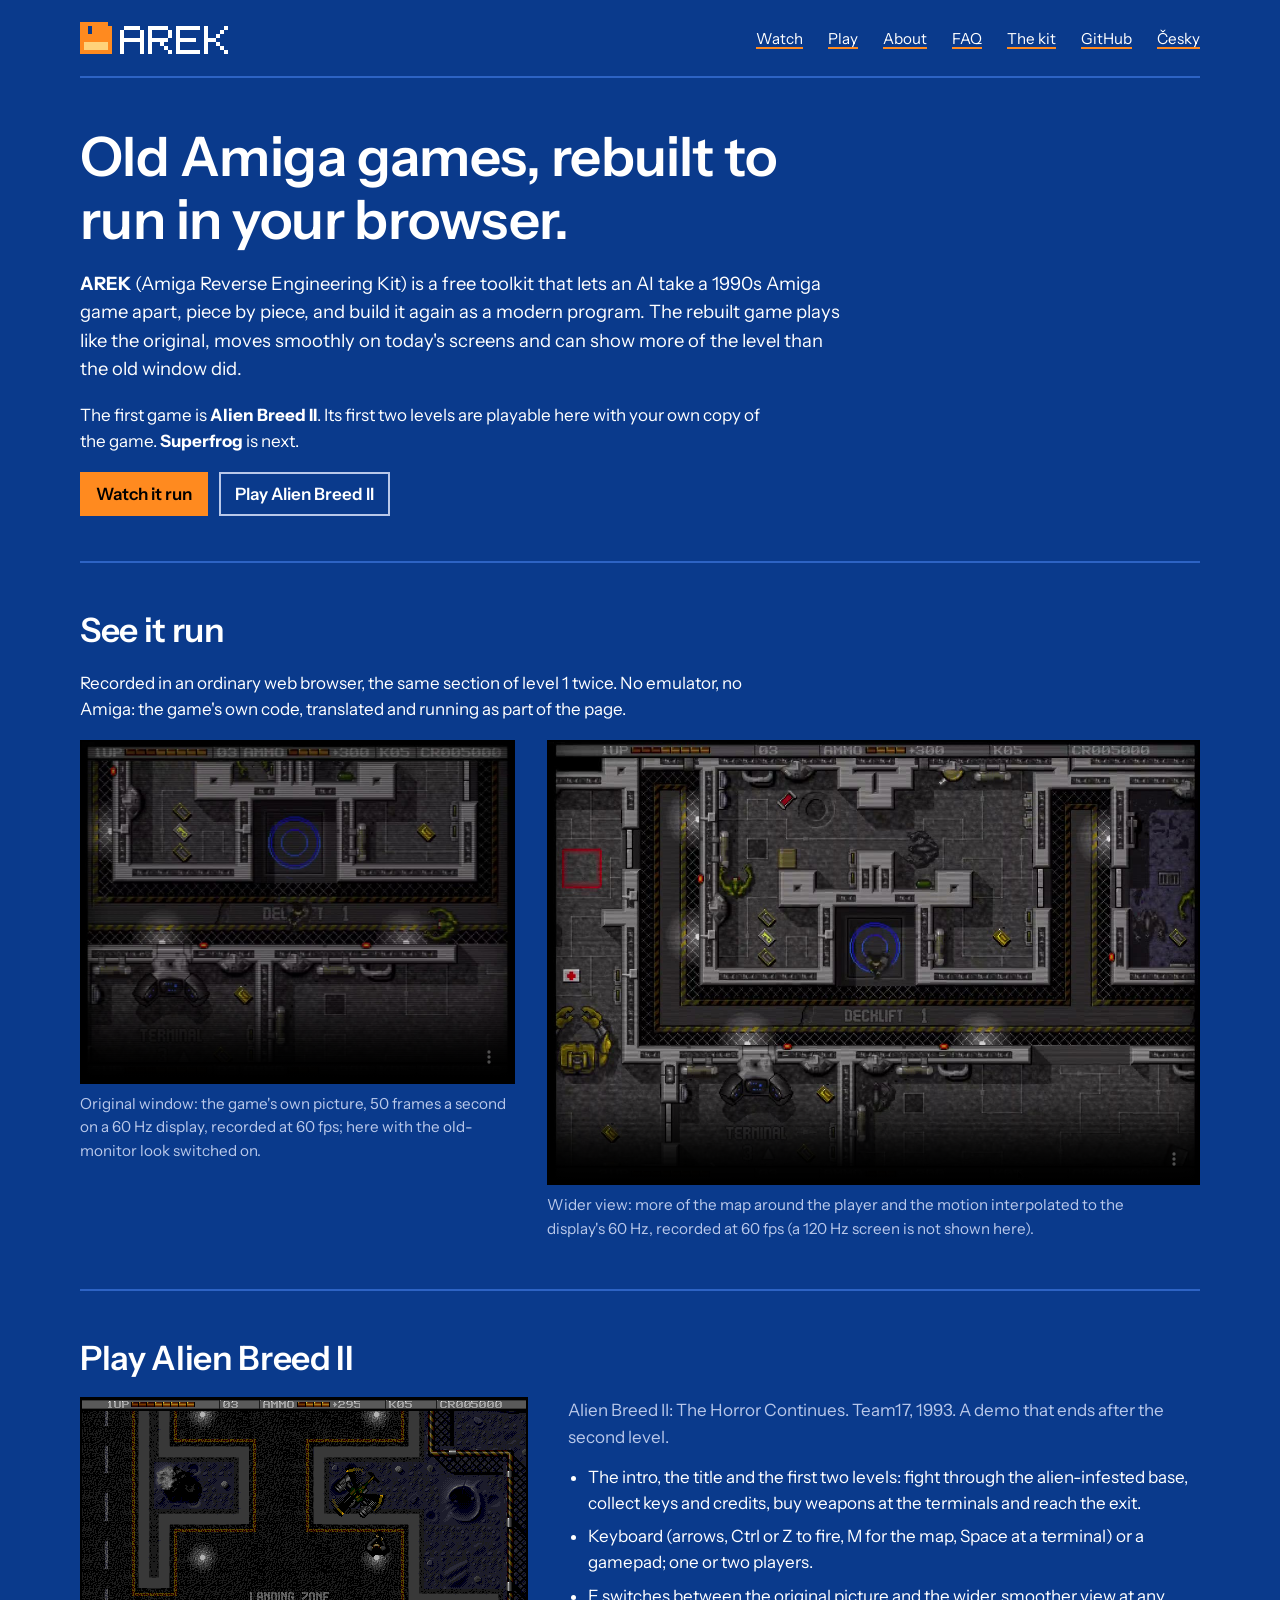
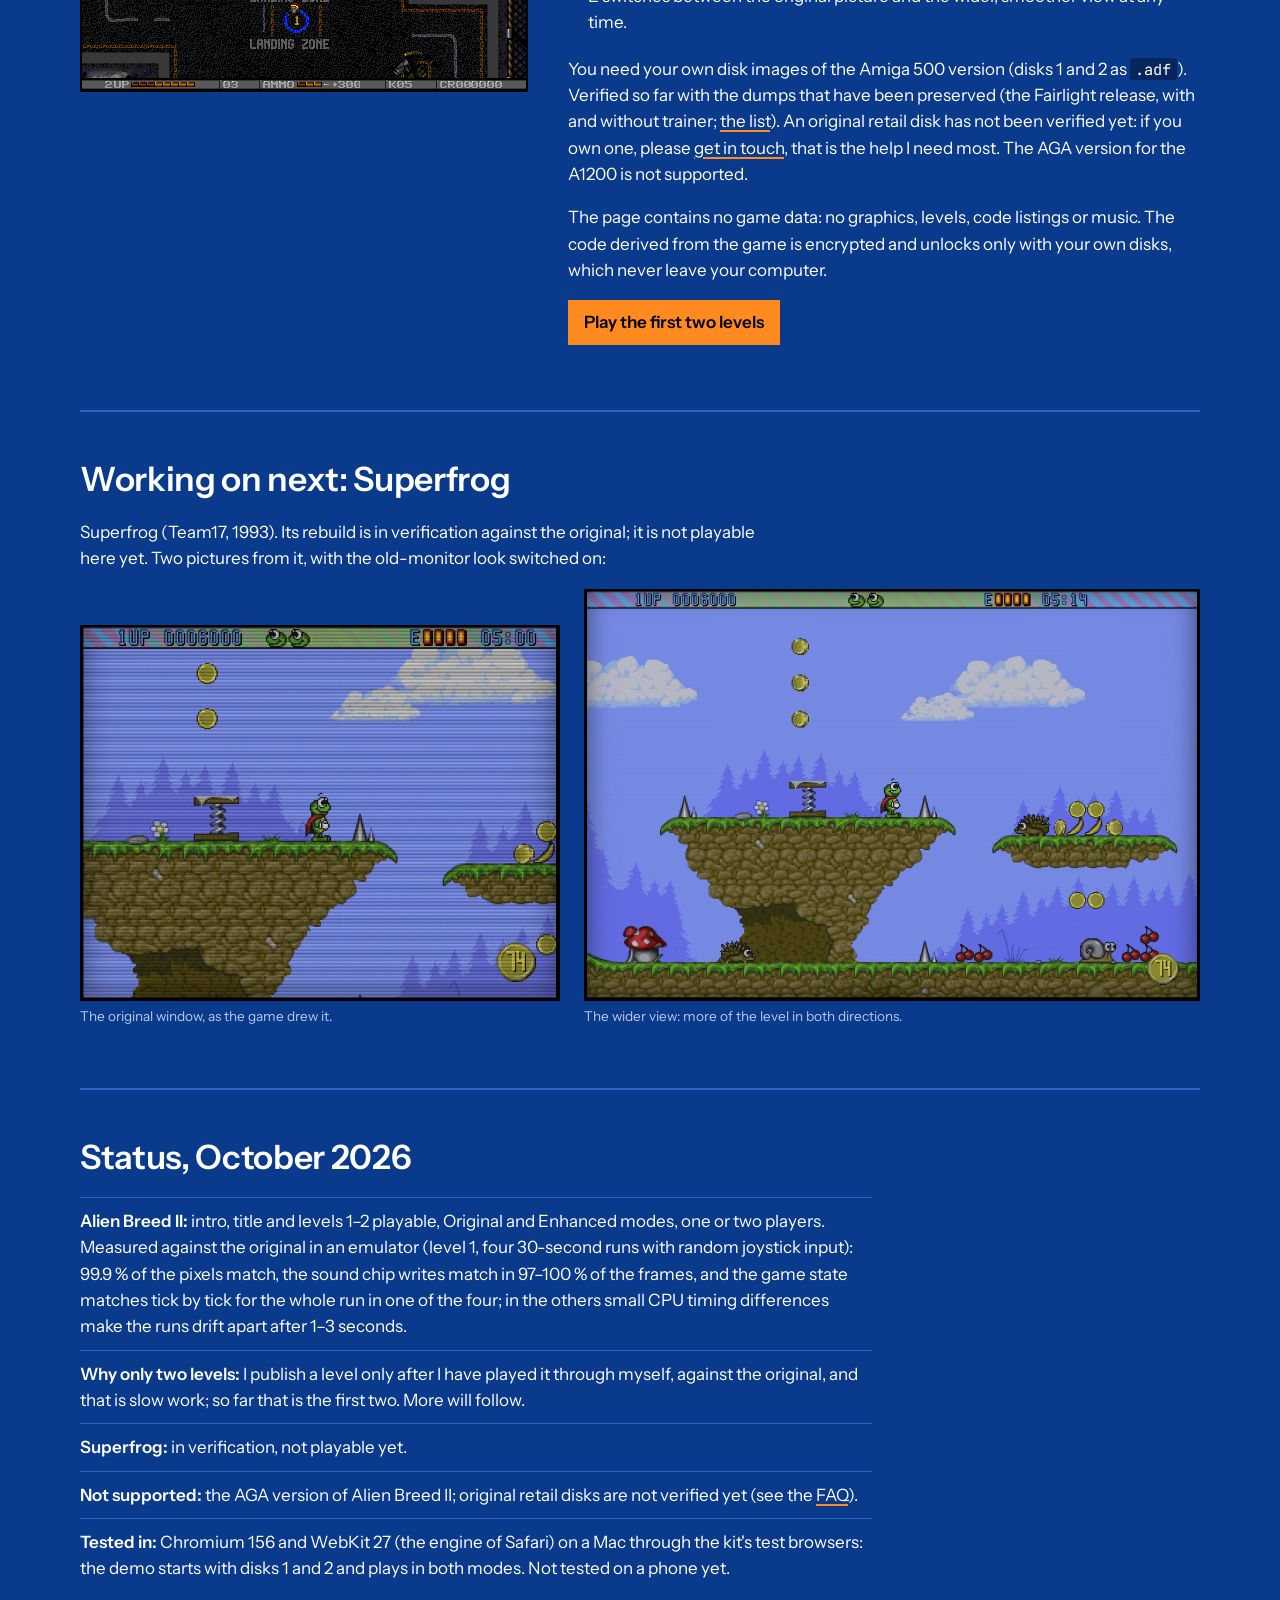
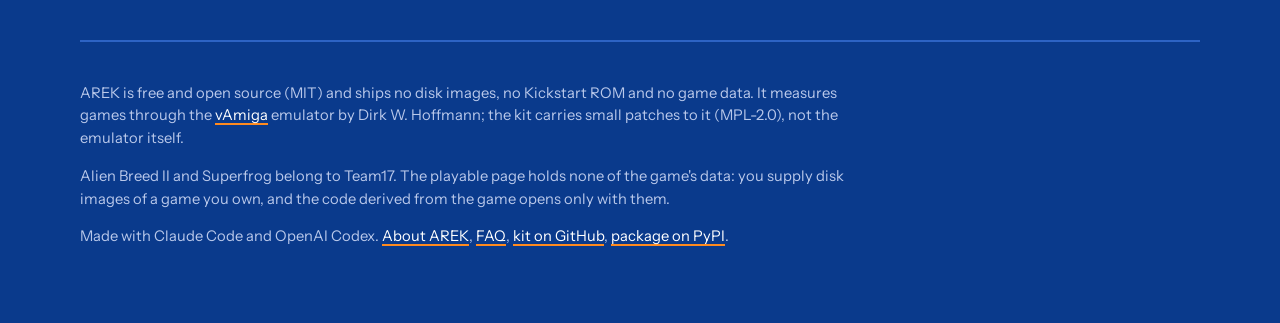
==== docs/index.html @ 65264973 "website: the release checklist - Status, FAQ, About with the author's story and e-mail, link preview" ====
<!doctype html>
<html lang="en">
<head>
<meta charset="utf-8">
<meta name="viewport" content="width=device-width, initial-scale=1">
<title>AREK: old Amiga games, rebuilt for the browser</title>
<meta name="description" content="AREK is a free toolkit that lets an AI take an old Amiga game apart and rebuild it to run natively in the browser: faithful to the original, smooth on today's screens, with a wider view. First game: Alien Breed II, two levels playable with your own disks.">
<link rel="canonical" href="https://smikes75.github.io/amiga-re-kit/index.html">
<link rel="alternate" hreflang="en" href="https://smikes75.github.io/amiga-re-kit/index.html">
<link rel="alternate" hreflang="cs" href="https://smikes75.github.io/amiga-re-kit/index.cs.html">
<meta property="og:type" content="website">
<meta property="og:site_name" content="AREK">
<meta property="og:title" content="AREK: old Amiga games, rebuilt for the browser">
<meta property="og:description" content="AREK is a free toolkit that lets an AI take an old Amiga game apart and rebuild it to run natively in the browser: faithful to the original, smooth on today's screens, with a wider view. First game: Alien Breed II, two levels playable with your own disks.">
<meta property="og:url" content="https://smikes75.github.io/amiga-re-kit/index.html">
<meta property="og:image" content="https://smikes75.github.io/amiga-re-kit/img/og.png">
<meta property="og:image:width" content="1200">
<meta property="og:image:height" content="630">
<meta property="og:image:alt" content="Alien Breed II in the AREK rebuild: the original window next to the wider view">
<meta property="og:locale" content="en_US">
<meta name="twitter:card" content="summary_large_image">
<meta name="twitter:title" content="AREK: old Amiga games, rebuilt for the browser">
<meta name="twitter:description" content="AREK is a free toolkit that lets an AI take an old Amiga game apart and rebuild it to run natively in the browser: faithful to the original, smooth on today's screens, with a wider view. First game: Alien Breed II, two levels playable with your own disks.">
<meta name="twitter:image" content="https://smikes75.github.io/amiga-re-kit/img/og.png">
<link rel="icon" href="img/favicon.svg" type="image/svg+xml">
<link rel="icon" href="img/favicon-32.png" sizes="32x32" type="image/png">
<link rel="apple-touch-icon" href="img/apple-touch-icon.png">
<link rel="preconnect" href="https://fonts.googleapis.com">
<link rel="stylesheet" href="https://fonts.googleapis.com/css2?family=Instrument+Sans:ital,wght@0,400;0,500;0,600;1,400&family=JetBrains+Mono:wght@400;600&display=swap">
<style>
  :root {
    --blue: #0a3a8c;        /* Workbench 1.3 blue, a shade deeper */
    --blue-2: #10479f;
    --line: #2d63c4;
    --ink: #ffffff;
    --muted: #b9c8ea;
    --orange: #ff8a1f;      /* Workbench orange */
    --sand: #ffd27a;
    --black: #000000;
    --sans: "Instrument Sans", system-ui, -apple-system, "Segoe UI", sans-serif;
    --mono: "JetBrains Mono", ui-monospace, "SF Mono", Menlo, Consolas, monospace;
  }
  * { box-sizing: border-box; }
  html { background: var(--blue); }
  body {
    margin: 0; color: var(--ink); background: var(--blue);
    font-family: var(--sans); font-size: 17px; line-height: 1.55;
    -webkit-font-smoothing: antialiased;
  }
  a { color: var(--ink); text-decoration-color: var(--orange); text-decoration-thickness: 2px; text-underline-offset: 3px; }
  a:hover { color: var(--sand); }
  a:focus-visible, button:focus-visible { outline: 3px solid var(--orange); outline-offset: 3px; }
  code, pre { font-family: var(--mono); }
  code { font-size: .9em; background: rgba(0,0,0,.35); padding: .05em .35em; border-radius: 3px; }
  pre {
    background: var(--black); color: var(--ink); padding: 18px 20px; margin: 0;
    font-size: 14px; line-height: 1.5; overflow-x: auto; border-left: 6px solid var(--orange);
  }
  pre code { background: none; padding: 0; font-size: inherit; }
  h1, h2, h3 { font-weight: 600; letter-spacing: -.01em; line-height: 1.15; margin: 0; }
  h1 { font-size: clamp(2rem, 4.6vw, 3.4rem); max-width: 20ch; }
  h2 { font-size: clamp(1.5rem, 3vw, 2.1rem); margin-bottom: .6em; }
  h3 { font-size: 1.15rem; margin: 0 0 .3em; }
  p { margin: 0 0 1em; max-width: 64ch; }
  .wrap { width: min(1120px, 100% - 32px); margin: 0 auto; }

  header.top {
    position: sticky; top: 0; z-index: 10; background: var(--blue);
    display: flex; justify-content: space-between; align-items: baseline; gap: 24px; flex-wrap: wrap;
    padding: 22px 0; border-bottom: 2px solid var(--line);
  }
  header.top .name { font-weight: 600; font-size: 1.05rem; text-decoration: none; }
  header.top nav a { margin-left: 22px; font-size: .95rem; }

  .hero { padding: 48px 0 20px; }
  .hero .lede { font-size: 1.15rem; margin-top: 1em; }
  .hero .btn { margin: 0 8px 8px 0; }

  .btn {
    background: var(--orange); color: var(--black); border: 0; padding: 9px 16px; font: inherit;
    font-weight: 600; cursor: pointer; text-decoration: none; display: inline-block;
  }
  .btn:hover { background: var(--sand); color: var(--black); }
  .btn.quiet { background: transparent; color: var(--ink); box-shadow: inset 0 0 0 2px var(--muted); }
  .btn.quiet:hover { box-shadow: inset 0 0 0 2px var(--orange); color: var(--ink); }
  .btn.quiet[aria-pressed=true], .btn.quiet[aria-pressed=true]:hover { background: var(--ink); color: var(--blue); box-shadow: none; }

  section { padding: 48px 0; border-top: 2px solid var(--line); }

  .steps { counter-reset: s; list-style: none; padding: 0; margin: 0; max-width: 72ch; }
  .steps li { counter-increment: s; display: grid; grid-template-columns: 2.4em 1fr; gap: 12px; padding: 14px 0; border-top: 1px solid var(--line); }
  .steps li::before { content: counter(s); font-family: var(--mono); color: var(--orange); font-size: 1.3rem; line-height: 1.2; }
  .steps li strong { display: block; font-weight: 600; }
  .steps li p { margin: .2em 0 0; color: var(--muted); }

  .shot { margin: 0 0 14px; line-height: 0; }
  .shot img { display: block; max-width: 100%; height: auto; background: var(--black); border: 2px solid var(--black); image-rendering: pixelated; }
  .shot figcaption { line-height: 1.4; color: var(--muted); font-size: .85rem; margin-top: 6px; }


  .facts { list-style: none; padding: 0; margin: 0 0 1.2em; display: flex; flex-wrap: wrap; gap: 6px 22px; color: var(--muted); font-size: .95rem; }
  .facts b { color: var(--ink); font-weight: 600; font-family: var(--mono); }

  /* the videos: the rebuild running, recorded from a browser */
  .videos { display: grid; grid-template-columns: minmax(0, 2fr) minmax(0, 3fr); gap: 28px 32px; margin-top: 18px; align-items: start; }   /* the wider view gets the larger frame */
  .video { margin: 0; }
  .video video { display: block; width: 100%; height: auto; background: var(--black); border: 2px solid var(--black); }
  .video figcaption { color: var(--muted); font-size: .95rem; margin-top: 8px; max-width: 60ch; }
  .game { display: grid; grid-template-columns: minmax(0, 448px) minmax(0, 1fr); gap: 24px 40px; align-items: start; margin-top: 12px; }
  .game .meta { color: var(--muted); margin: 0 0 .8em; }
  .pair { display: grid; grid-template-columns: minmax(0, 840fr) minmax(0, 1080fr); gap: 24px; align-items: end; margin-top: 18px; }
  .pair .shot img { image-rendering: auto; width: 100%; }
  .game ul { margin: 0 0 1.2em; padding-left: 1.2em; max-width: 60ch; }
  .game li { margin-bottom: .4em; }
  .note { color: var(--muted); font-size: .95rem; }
  .status { list-style: none; padding: 0; margin: 0; max-width: 72ch; }
  .status li { padding: 10px 0; border-top: 1px solid var(--line); }
  .status li strong { font-weight: 600; }
  .faq dt { font-weight: 600; margin-top: 26px; font-size: 1.1rem; }
  .faq dd { margin: 8px 0 0; max-width: 68ch; }
  .faq dd p { max-width: 68ch; }
  table { border-collapse: collapse; width: 100%; font-size: .9rem; max-width: 72ch; }
  th, td { text-align: left; padding: 7px 10px 7px 0; vertical-align: top; border-top: 1px solid var(--line); }
  th { font-weight: 600; border-top: 0; color: var(--muted); }
  td:first-child { font-family: var(--mono); font-size: .85rem; white-space: nowrap; }
  footer { padding: 40px 0 60px; border-top: 2px solid var(--line); color: var(--muted); font-size: .92rem; }
  footer p { max-width: 80ch; }

  @media (max-width: 860px) {
    .videos, .game, .pair { grid-template-columns: 1fr; gap: 0 28px; }
    .videos { gap: 28px; }
    header.top nav a { margin: 0 14px 0 0; }
    body { font-size: 16px; }
  }
  @media (max-width: 500px) {
    .shot img { image-rendering: auto; }   /* a scaled-down screenshot looks better smooth than pixelated */
  }
  /* the logo: a 3.5" floppy and a bitmap wordmark, 4 CSS px per cell, so every cell is whole device pixels */
  header.top { align-items: center; }
  header.top .name { display: block; line-height: 0; }
  header.top .name svg { display: block; }
  /* the header stays on screen; the page scrolls under it, anchors land below it */
  html { scroll-padding-top: 84px; }
  @media (max-width: 860px) {
    html { scroll-padding-top: 96px; }
    header.top { padding: 12px 0; gap: 6px 16px; }
    header.top .name svg { width: 99px; height: 24px; }
    header.top nav a { font-size: .9rem; white-space: nowrap; }
  }
</style>
</head>
<body>
<div class="wrap">
  <header class="top">
    <a class="name" href="./" aria-label="AREK"><svg xmlns="http://www.w3.org/2000/svg" viewBox="0 0 37 8" width="148" height="32" shape-rendering="crispEdges" aria-hidden="true" focusable="false"><path fill="#ff8a1f" d="M0 0h7v1h-7zM0 1h2v1h-2zM3 1h5v1h-5zM0 2h2v1h-2zM3 2h5v1h-5zM0 3h8v1h-8zM0 4h8v1h-8zM0 5h1v1h-1zM7 5h1v1h-1zM0 6h1v1h-1zM7 6h1v1h-1zM0 7h8v1h-8z"/><path fill="#ffd27a" d="M1 5h6v1h-6zM1 6h6v1h-6z"/><path fill="#ffffff" d="M11 1h4v1h-4zM10 2h1v1h-1zM15 2h1v1h-1zM10 3h1v1h-1zM15 3h1v1h-1zM10 4h6v1h-6zM10 5h1v1h-1zM15 5h1v1h-1zM10 6h1v1h-1zM15 6h1v1h-1zM10 7h1v1h-1zM15 7h1v1h-1zM17 1h5v1h-5zM17 2h1v1h-1zM22 2h1v1h-1zM17 3h1v1h-1zM22 3h1v1h-1zM17 4h5v1h-5zM17 5h1v1h-1zM20 5h1v1h-1zM17 6h1v1h-1zM21 6h1v1h-1zM17 7h1v1h-1zM22 7h1v1h-1zM24 1h6v1h-6zM24 2h1v1h-1zM24 3h1v1h-1zM24 4h5v1h-5zM24 5h1v1h-1zM24 6h1v1h-1zM24 7h6v1h-6zM31 1h1v1h-1zM36 1h1v1h-1zM31 2h1v1h-1zM35 2h1v1h-1zM31 3h1v1h-1zM34 3h1v1h-1zM31 4h3v1h-3zM31 5h1v1h-1zM34 5h1v1h-1zM31 6h1v1h-1zM35 6h1v1h-1zM31 7h1v1h-1zM36 7h1v1h-1z"/></svg></a>
    <nav>
      <a href="#watch">Watch</a>
      <a href="#play">Play</a>
      <a href="about.html">About</a>
      <a href="faq.html">FAQ</a>
      <a href="kit.html">The kit</a>
      <a href="https://github.com/smikes75/amiga-re-kit">GitHub</a>
      <a href="index.cs.html" lang="cs" hreflang="cs">Česky</a>
    </nav>
  </header>

  <div class="hero">
    <h1>Old Amiga games, rebuilt to run in your browser.</h1>
    <p class="lede"><strong>AREK</strong> (Amiga Reverse Engineering Kit) is a free toolkit that lets an AI take a 1990s Amiga game apart, piece by piece, and build it again as a modern program. The rebuilt game plays like the original, moves smoothly on today's screens and can show more of the level than the old window did.</p>
    <p>The first game is <strong>Alien Breed II</strong>. Its first two levels are playable here with your own copy of the game. <strong>Superfrog</strong> is next.</p>
    <p><a class="btn" href="#watch">Watch it run</a> <a class="btn quiet" href="#play">Play Alien Breed II</a></p>
  </div>

  <section id="watch">
    <h2>See it run</h2>
    <p>Recorded in an ordinary web browser, the same section of level 1 twice. No emulator, no Amiga: the game's own code, translated and running as part of the page.</p>
    <div class="videos">
      <figure class="video">
        <video controls muted playsinline preload="metadata" poster="video/arek-1.jpg"><source src="video/arek-1.mp4" type="video/mp4"></video>
        <figcaption>Original window: the game's own picture, 50 frames a second on a 60 Hz display, recorded at 60 fps; here with the old-monitor look switched on.</figcaption>
      </figure>
      <figure class="video">
        <video controls muted playsinline preload="metadata" poster="video/arek-2.jpg"><source src="video/arek-2.mp4" type="video/mp4"></video>
        <figcaption>Wider view: more of the map around the player and the motion interpolated to the display's 60 Hz, recorded at 60 fps (a 120 Hz screen is not shown here).</figcaption>
      </figure>
    </div>
  </section>

  <section id="play">
    <h2>Play Alien Breed II</h2>
    <div class="game">
      <figure class="shot"><img src="img/alienbreed2-enhanced.png" width="448" height="293" alt="Alien Breed II in the rebuild: the landing zone of level 1 in the wider view"></figure>
      <div>
        <p class="meta">Alien Breed II: The Horror Continues. Team17, 1993. A demo that ends after the second level.</p>
        <ul>
          <li>The intro, the title and the first two levels: fight through the alien-infested base, collect keys and credits, buy weapons at the terminals and reach the exit.</li>
          <li>Keyboard (arrows, Ctrl or Z to fire, M for the map, Space at a terminal) or a gamepad; one or two players.</li>
          <li>E switches between the original picture and the wider, smoother view at any time.</li>
        </ul>
        <p>You need your own disk images of the Amiga 500 version (disks 1 and 2 as <code>.adf</code>). Verified so far with the dumps that have been preserved (the Fairlight release, with and without trainer; <a href="faq.html#disks">the list</a>). An original retail disk has not been verified yet: if you own one, please <a href="about.html#feedback">get in touch</a>, that is the help I need most. The AGA version for the A1200 is not supported.</p>
        <p>The page contains no game data: no graphics, levels, code listings or music. The code derived from the game is encrypted and unlocks only with your own disks, which never leave your computer.</p>
        <p><a class="btn" href="https://smikes75.github.io/arek-play/alienbreed2/">Play the first two levels</a></p>
      </div>
    </div>
  </section>

  <section id="next">
    <h2>Working on next: Superfrog</h2>
    <p>Superfrog (Team17, 1993). Its rebuild is in verification against the original; it is not playable here yet. Two pictures from it, with the old-monitor look switched on:</p>
    <div class="pair">
      <figure class="shot"><img src="img/superfrog-original.jpg" width="840" height="658" alt="Superfrog in the rebuild, original window: the frog on a grassy ledge with coins above" loading="lazy"><figcaption>The original window, as the game drew it.</figcaption></figure>
      <figure class="shot"><img src="img/superfrog-wider.jpg" width="1080" height="719" alt="Superfrog in the rebuild, wider view: floating islands, coins, a hedgehog and a snail" loading="lazy"><figcaption>The wider view: more of the level in both directions.</figcaption></figure>
    </div>
  </section>

  <section id="status">
    <h2>Status, October 2026</h2>
    <ul class="status">
      <li><strong>Alien Breed II:</strong> intro, title and levels 1–2 playable, Original and Enhanced modes, one or two players. Measured against the original in an emulator (level 1, four 30-second runs with random joystick input): 99.9 % of the pixels match, the sound chip writes match in 97–100 % of the frames, and the game state matches tick by tick for the whole run in one of the four; in the others small CPU timing differences make the runs drift apart after 1–3 seconds.</li>
      <li><strong>Why only two levels:</strong> I publish a level only after I have played it through myself, against the original, and that is slow work; so far that is the first two. More will follow.</li>
      <li><strong>Superfrog:</strong> in verification, not playable yet.</li>
      <li><strong>Not supported:</strong> the AGA version of Alien Breed II; original retail disks are not verified yet (see the <a href="faq.html#disks">FAQ</a>).</li>
      <li><strong>Tested in:</strong> Chromium 156 and WebKit 27 (the engine of Safari) on a Mac through the kit's test browsers: the demo starts with disks 1 and 2 and plays in both modes. Not tested on a phone yet.</li>
    </ul>
  </section>

  <footer>
    <p>AREK is free and open source (MIT) and ships no disk images, no Kickstart ROM and no game data. It measures games through the <a href="https://github.com/dirkwhoffmann/vAmiga">vAmiga</a> emulator by Dirk W. Hoffmann; the kit carries small patches to it (MPL-2.0), not the emulator itself.</p>
    <p>Alien Breed II and Superfrog belong to Team17. The playable page holds none of the game's data: you supply disk images of a game you own, and the code derived from the game opens only with them.</p>
    <p>Made with Claude Code and OpenAI Codex. <a href="about.html">About AREK</a>, <a href="faq.html">FAQ</a>, <a href="https://github.com/smikes75/amiga-re-kit">kit on GitHub</a>, <a href="https://pypi.org/project/amiga-re-kit/">package on PyPI</a>.</p>
  </footer>
</div>
</body>
</html>
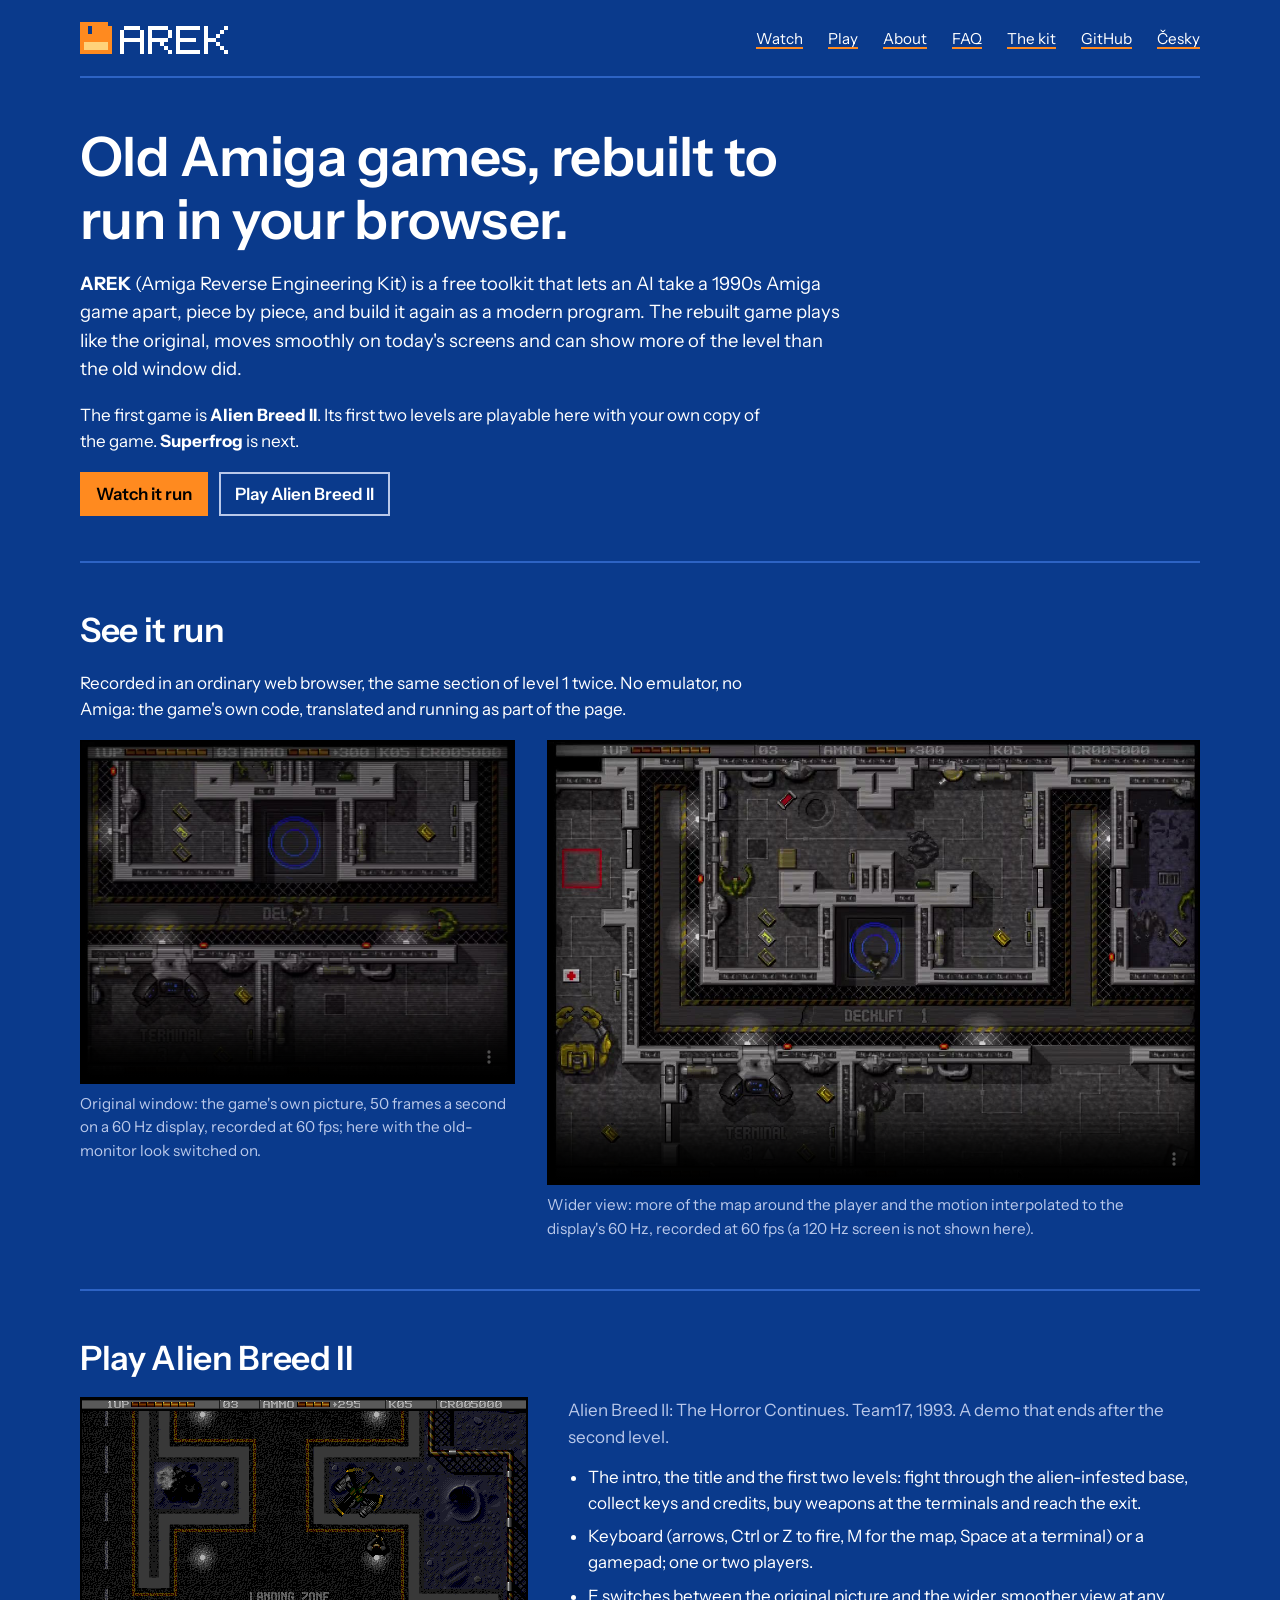
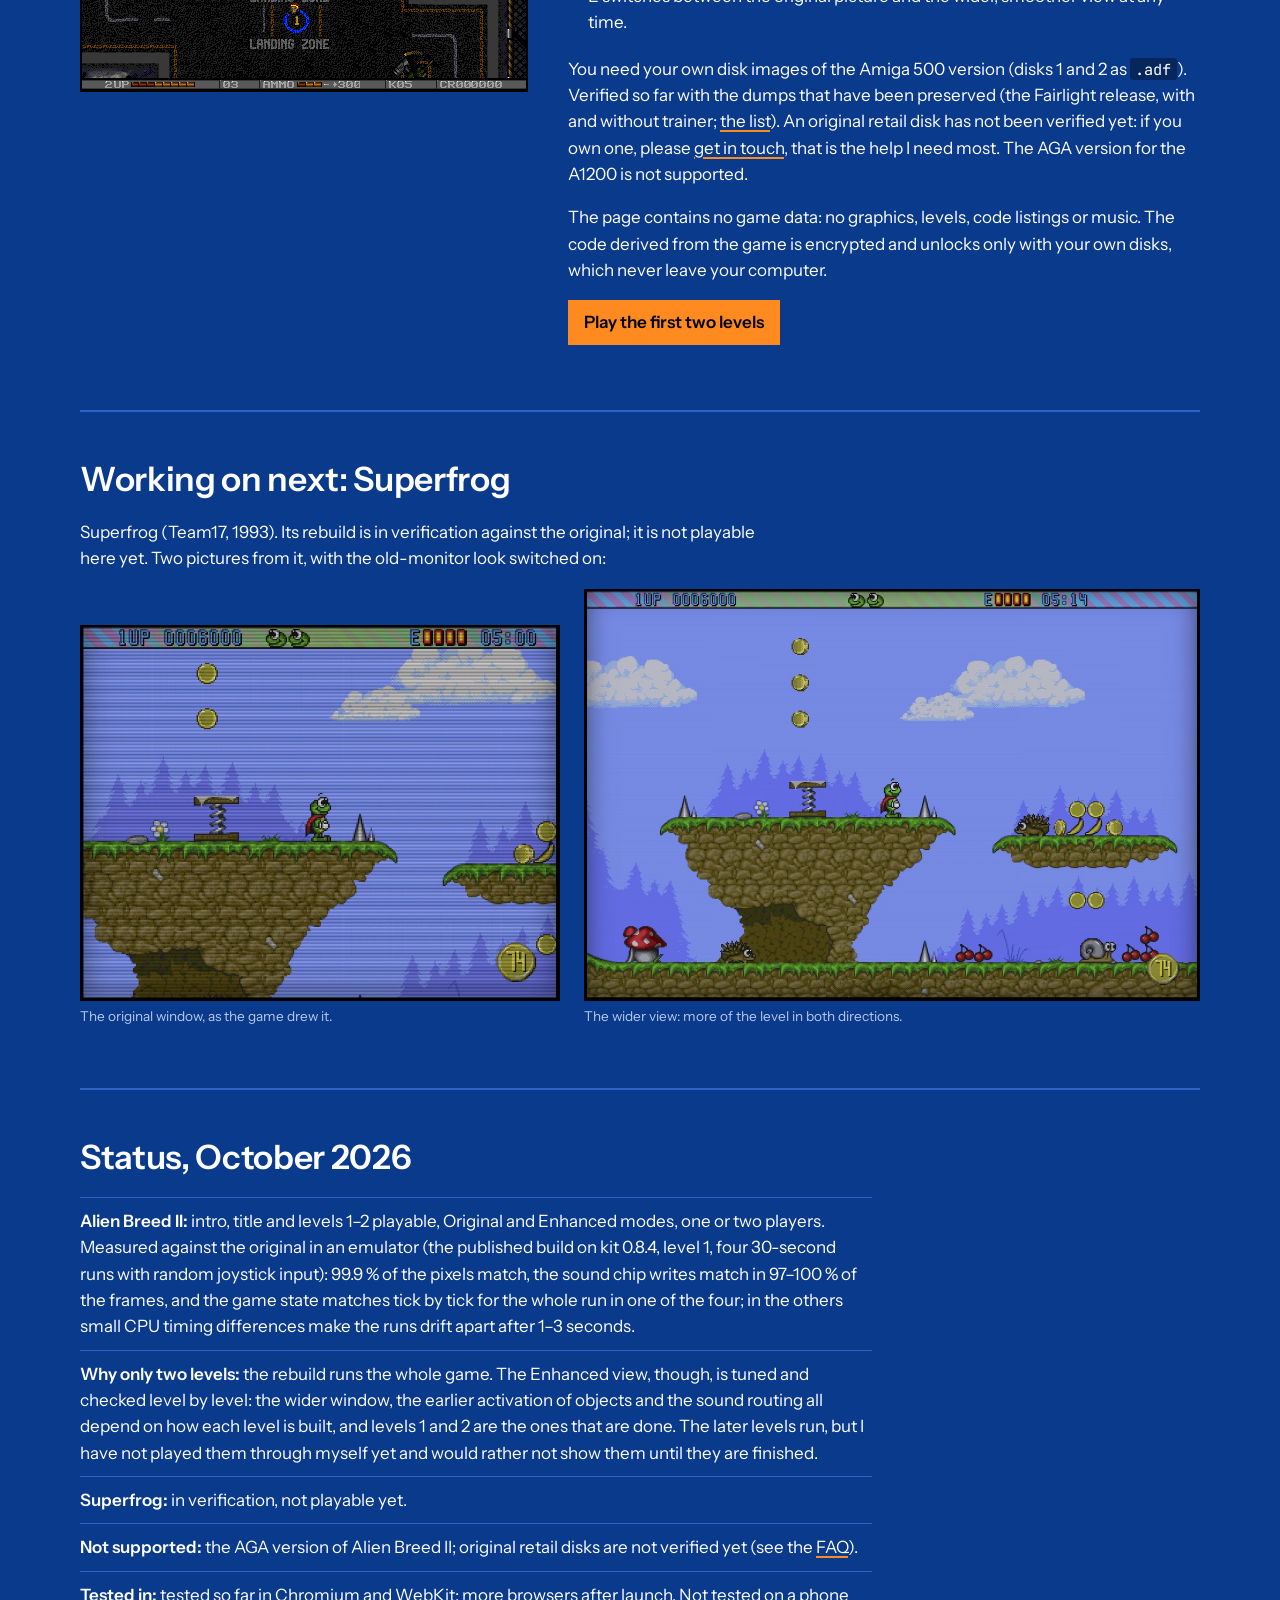
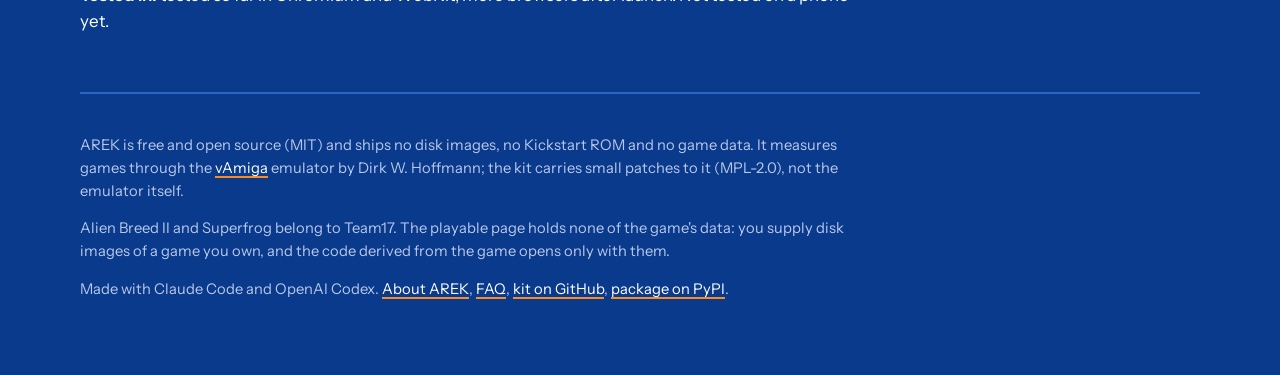
==== commit 02b6eab0: "website: why two levels (Enhanced is tuned level by level), latency without numbers, the parity numb" ====
--- a/docs/index.html
+++ b/docs/index.html
@@ -216,11 +216,11 @@
   <section id="status">
     <h2>Status, October 2026</h2>
     <ul class="status">
-      <li><strong>Alien Breed II:</strong> intro, title and levels 1–2 playable, Original and Enhanced modes, one or two players. Measured against the original in an emulator (level 1, four 30-second runs with random joystick input): 99.9 % of the pixels match, the sound chip writes match in 97–100 % of the frames, and the game state matches tick by tick for the whole run in one of the four; in the others small CPU timing differences make the runs drift apart after 1–3 seconds.</li>
-      <li><strong>Why only two levels:</strong> I publish a level only after I have played it through myself, against the original, and that is slow work; so far that is the first two. More will follow.</li>
+      <li><strong>Alien Breed II:</strong> intro, title and levels 1–2 playable, Original and Enhanced modes, one or two players. Measured against the original in an emulator (the published build on kit 0.8.4, level 1, four 30-second runs with random joystick input): 99.9 % of the pixels match, the sound chip writes match in 97–100 % of the frames, and the game state matches tick by tick for the whole run in one of the four; in the others small CPU timing differences make the runs drift apart after 1–3 seconds.</li>
+      <li><strong>Why only two levels:</strong> the rebuild runs the whole game. The Enhanced view, though, is tuned and checked level by level: the wider window, the earlier activation of objects and the sound routing all depend on how each level is built, and levels 1 and 2 are the ones that are done. The later levels run, but I have not played them through myself yet and would rather not show them until they are finished.</li>
       <li><strong>Superfrog:</strong> in verification, not playable yet.</li>
       <li><strong>Not supported:</strong> the AGA version of Alien Breed II; original retail disks are not verified yet (see the <a href="faq.html#disks">FAQ</a>).</li>
-      <li><strong>Tested in:</strong> Chromium 156 and WebKit 27 (the engine of Safari) on a Mac through the kit's test browsers: the demo starts with disks 1 and 2 and plays in both modes. Not tested on a phone yet.</li>
+      <li><strong>Tested in:</strong> tested so far in Chromium and WebKit; more browsers after launch. Not tested on a phone yet.</li>
     </ul>
   </section>
 
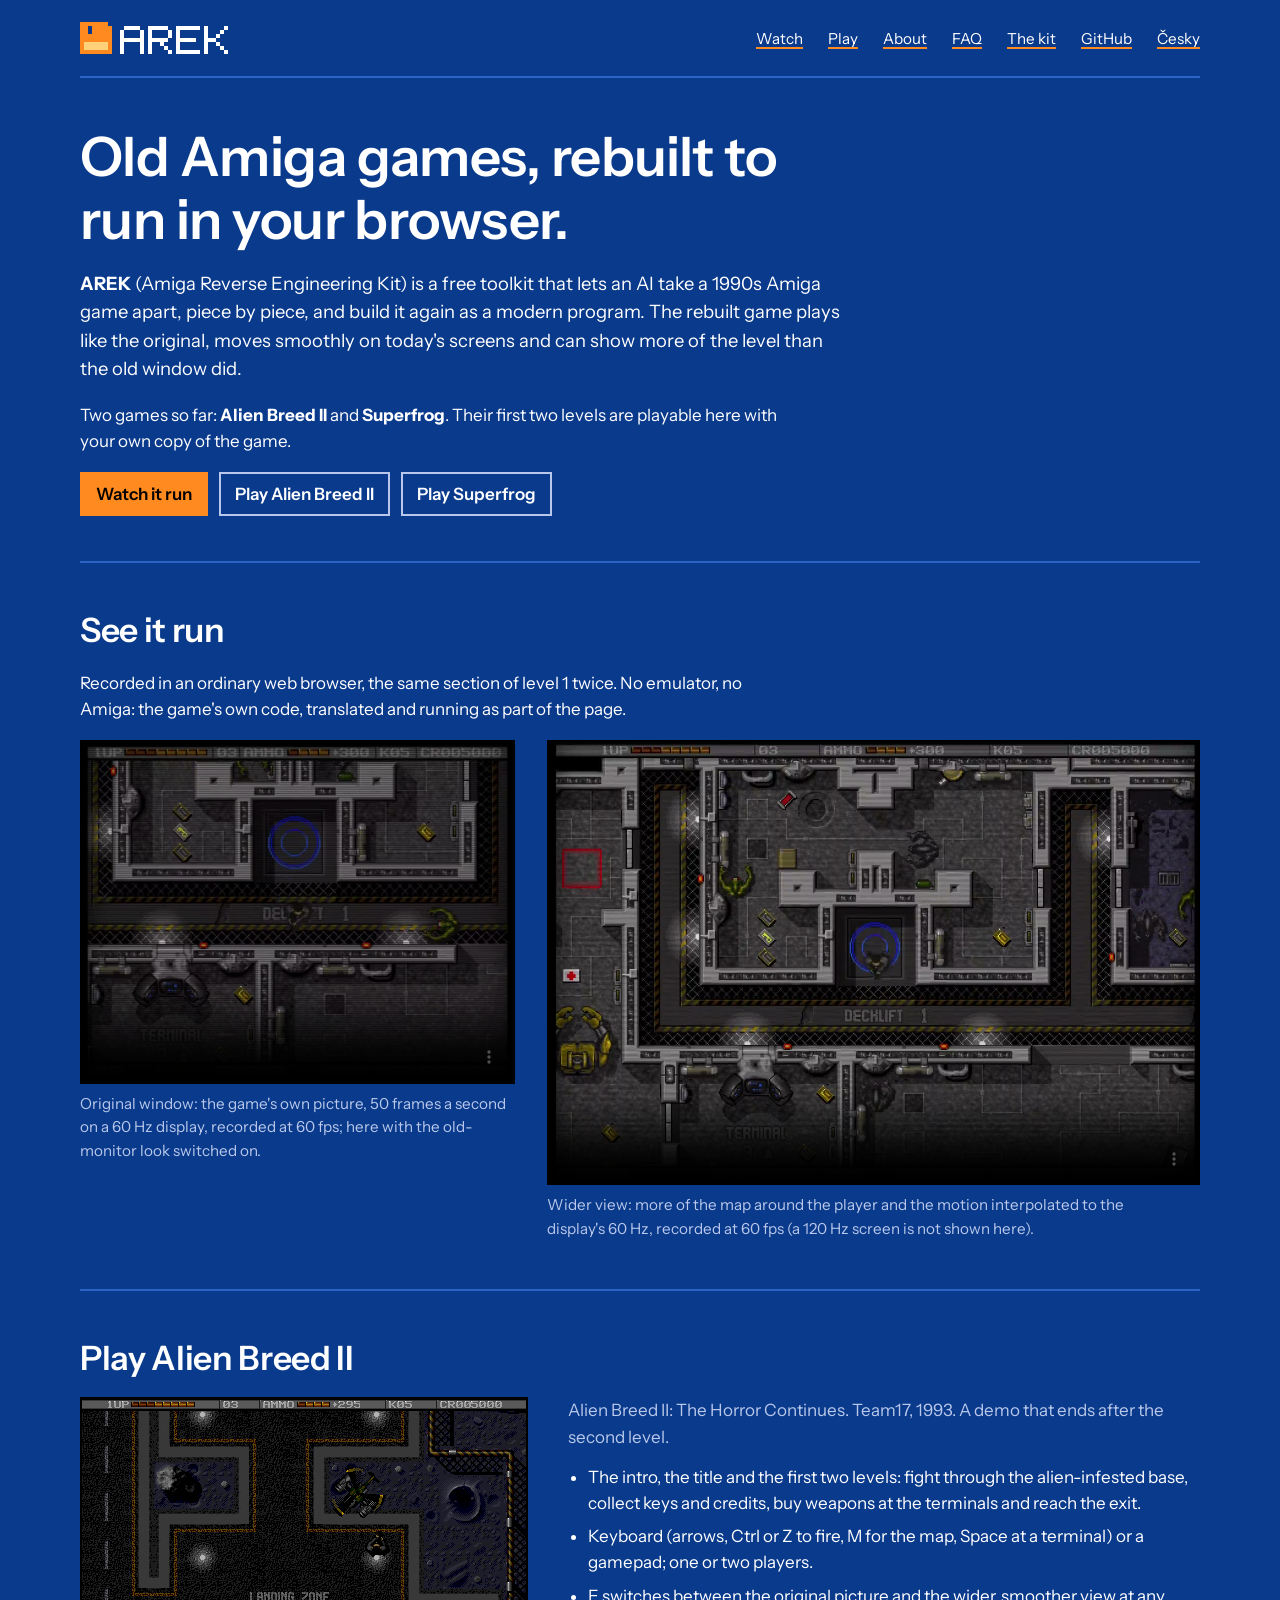
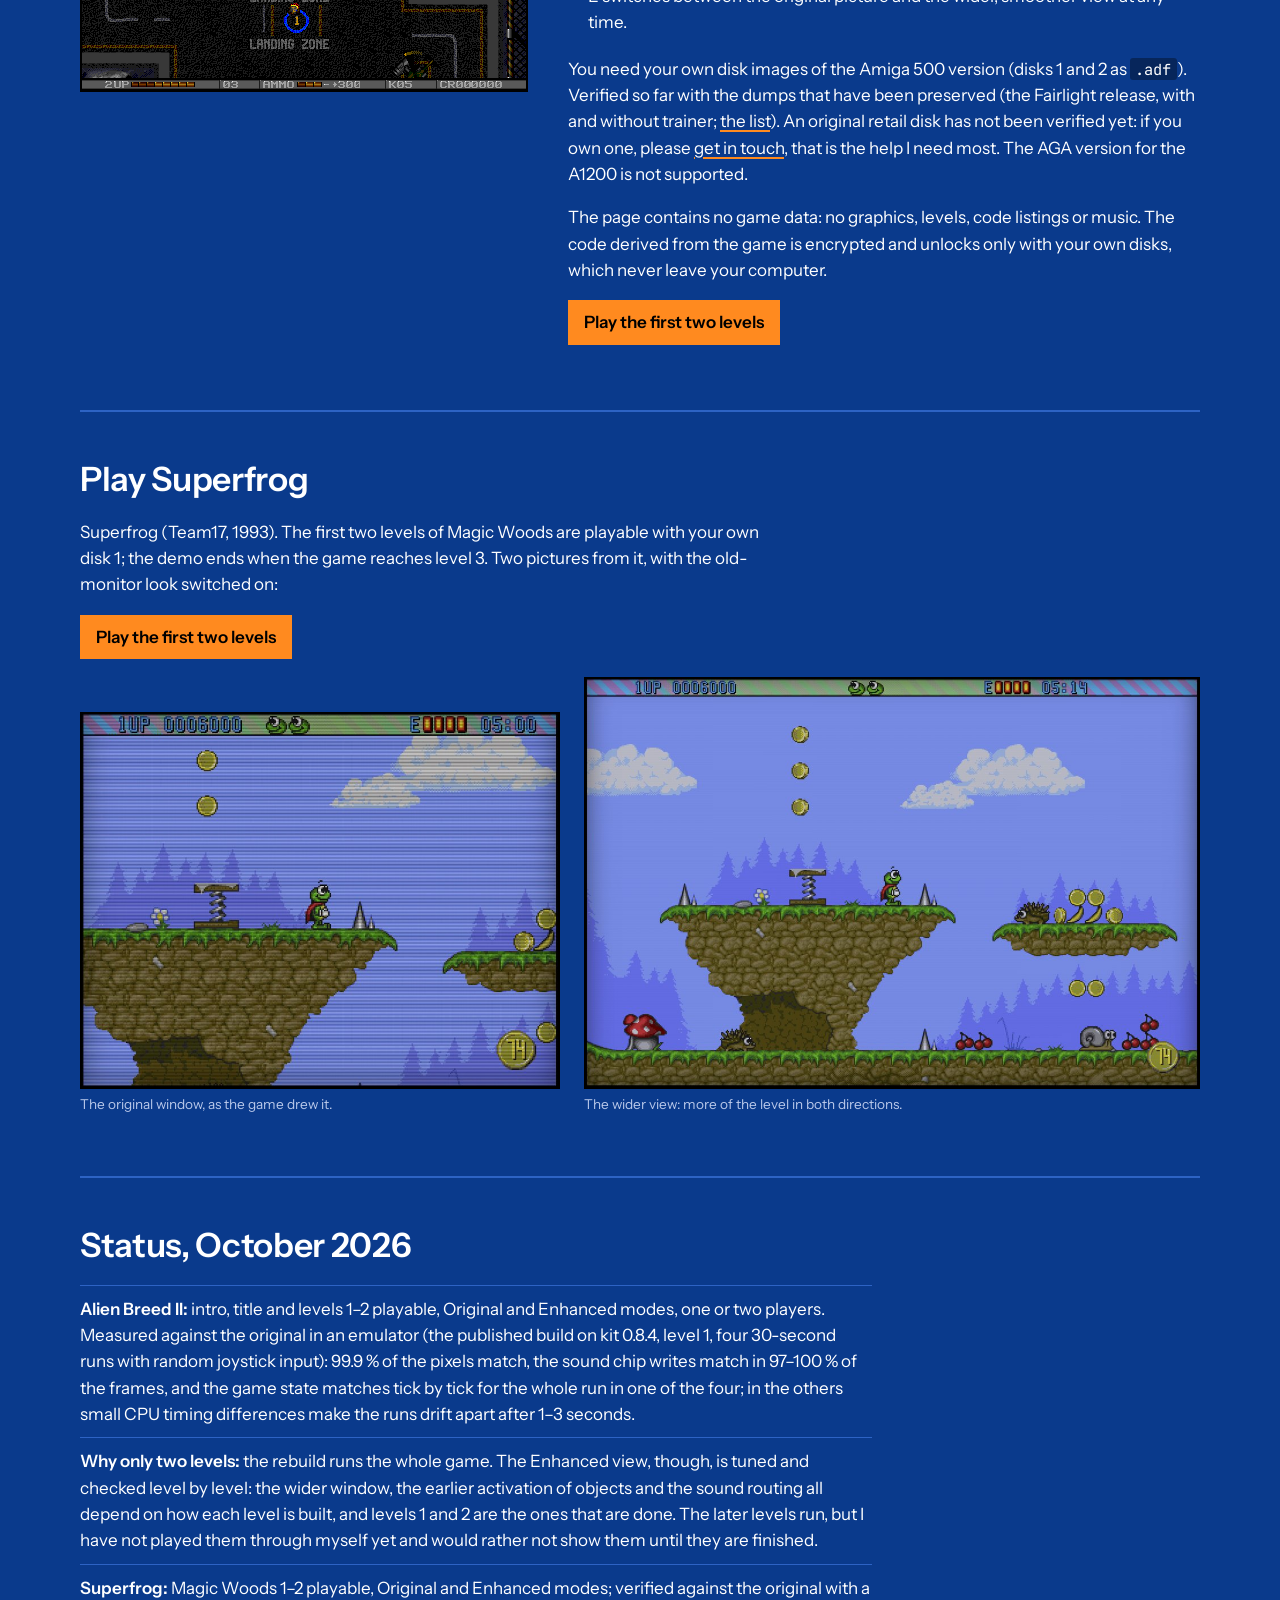
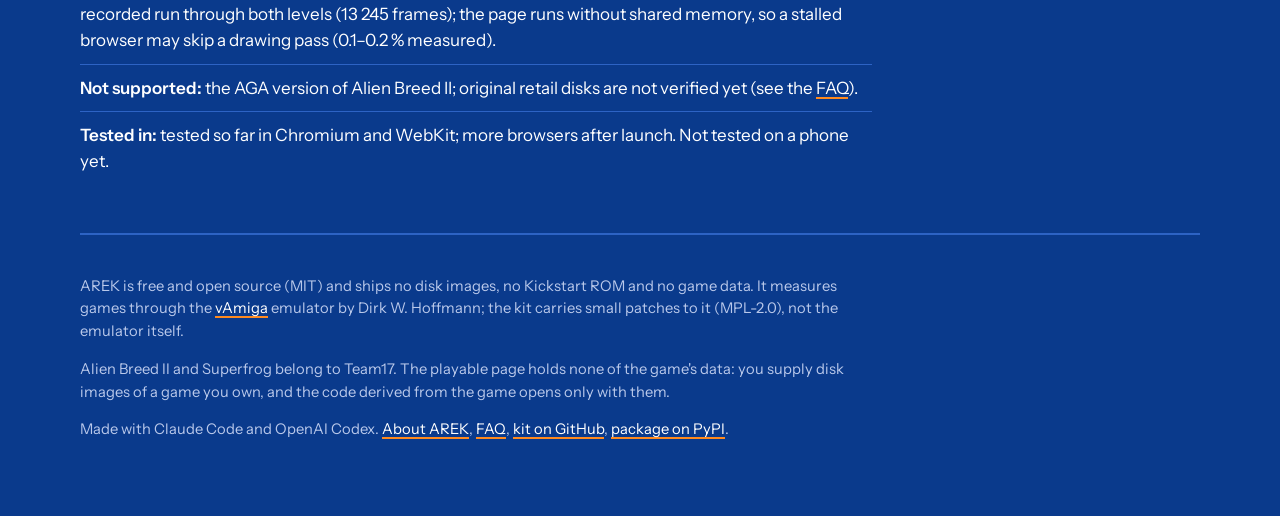
==== commit f540bfaf: "site: Superfrog playable on arek-play (Magic Woods 1-2); the status and FAQ updated Co-Authored-By: " ====
--- a/docs/index.html
+++ b/docs/index.html
@@ -4,14 +4,14 @@
 <meta charset="utf-8">
 <meta name="viewport" content="width=device-width, initial-scale=1">
 <title>AREK: old Amiga games, rebuilt for the browser</title>
-<meta name="description" content="AREK is a free toolkit that lets an AI take an old Amiga game apart and rebuild it to run natively in the browser: faithful to the original, smooth on today's screens, with a wider view. First game: Alien Breed II, two levels playable with your own disks.">
+<meta name="description" content="AREK lets an AI take an old Amiga game apart and rebuild it to run natively in the browser. First game: Alien Breed II, two levels with your own disks.">
 <link rel="canonical" href="https://smikes75.github.io/amiga-re-kit/index.html">
 <link rel="alternate" hreflang="en" href="https://smikes75.github.io/amiga-re-kit/index.html">
 <link rel="alternate" hreflang="cs" href="https://smikes75.github.io/amiga-re-kit/index.cs.html">
 <meta property="og:type" content="website">
 <meta property="og:site_name" content="AREK">
 <meta property="og:title" content="AREK: old Amiga games, rebuilt for the browser">
-<meta property="og:description" content="AREK is a free toolkit that lets an AI take an old Amiga game apart and rebuild it to run natively in the browser: faithful to the original, smooth on today's screens, with a wider view. First game: Alien Breed II, two levels playable with your own disks.">
+<meta property="og:description" content="Alien Breed II rebuilt to run natively in your browser: faithful, smooth on today's screens, with a wider view. Two levels, your own disks.">
 <meta property="og:url" content="https://smikes75.github.io/amiga-re-kit/index.html">
 <meta property="og:image" content="https://smikes75.github.io/amiga-re-kit/img/og.png">
 <meta property="og:image:width" content="1200">
@@ -20,7 +20,7 @@
 <meta property="og:locale" content="en_US">
 <meta name="twitter:card" content="summary_large_image">
 <meta name="twitter:title" content="AREK: old Amiga games, rebuilt for the browser">
-<meta name="twitter:description" content="AREK is a free toolkit that lets an AI take an old Amiga game apart and rebuild it to run natively in the browser: faithful to the original, smooth on today's screens, with a wider view. First game: Alien Breed II, two levels playable with your own disks.">
+<meta name="twitter:description" content="Alien Breed II rebuilt to run natively in your browser: faithful, smooth on today's screens, with a wider view. Two levels, your own disks.">
 <meta name="twitter:image" content="https://smikes75.github.io/amiga-re-kit/img/og.png">
 <link rel="icon" href="img/favicon.svg" type="image/svg+xml">
 <link rel="icon" href="img/favicon-32.png" sizes="32x32" type="image/png">
@@ -148,6 +148,7 @@
     header.top nav a { font-size: .9rem; white-space: nowrap; }
   }
 </style>
+<script data-goatcounter="https://arek.goatcounter.com/count" async src="//gc.zgo.at/count.js"></script>
 </head>
 <body>
 <div class="wrap">
@@ -167,8 +168,8 @@
   <div class="hero">
     <h1>Old Amiga games, rebuilt to run in your browser.</h1>
     <p class="lede"><strong>AREK</strong> (Amiga Reverse Engineering Kit) is a free toolkit that lets an AI take a 1990s Amiga game apart, piece by piece, and build it again as a modern program. The rebuilt game plays like the original, moves smoothly on today's screens and can show more of the level than the old window did.</p>
-    <p>The first game is <strong>Alien Breed II</strong>. Its first two levels are playable here with your own copy of the game. <strong>Superfrog</strong> is next.</p>
-    <p><a class="btn" href="#watch">Watch it run</a> <a class="btn quiet" href="#play">Play Alien Breed II</a></p>
+    <p>Two games so far: <strong>Alien Breed II</strong> and <strong>Superfrog</strong>. Their first two levels are playable here with your own copy of the game.</p>
+    <p><a class="btn" href="#watch">Watch it run</a> <a class="btn quiet" href="#play">Play Alien Breed II</a> <a class="btn quiet" href="#next">Play Superfrog</a></p>
   </div>
 
   <section id="watch">
@@ -205,8 +206,9 @@
   </section>
 
   <section id="next">
-    <h2>Working on next: Superfrog</h2>
-    <p>Superfrog (Team17, 1993). Its rebuild is in verification against the original; it is not playable here yet. Two pictures from it, with the old-monitor look switched on:</p>
+    <h2>Play Superfrog</h2>
+    <p>Superfrog (Team17, 1993). The first two levels of Magic Woods are playable with your own disk 1; the demo ends when the game reaches level 3. Two pictures from it, with the old-monitor look switched on:</p>
+    <p><a class="btn" href="https://smikes75.github.io/arek-play/superfrog/">Play the first two levels</a></p>
     <div class="pair">
       <figure class="shot"><img src="img/superfrog-original.jpg" width="840" height="658" alt="Superfrog in the rebuild, original window: the frog on a grassy ledge with coins above" loading="lazy"><figcaption>The original window, as the game drew it.</figcaption></figure>
       <figure class="shot"><img src="img/superfrog-wider.jpg" width="1080" height="719" alt="Superfrog in the rebuild, wider view: floating islands, coins, a hedgehog and a snail" loading="lazy"><figcaption>The wider view: more of the level in both directions.</figcaption></figure>
@@ -218,7 +220,7 @@
     <ul class="status">
       <li><strong>Alien Breed II:</strong> intro, title and levels 1–2 playable, Original and Enhanced modes, one or two players. Measured against the original in an emulator (the published build on kit 0.8.4, level 1, four 30-second runs with random joystick input): 99.9 % of the pixels match, the sound chip writes match in 97–100 % of the frames, and the game state matches tick by tick for the whole run in one of the four; in the others small CPU timing differences make the runs drift apart after 1–3 seconds.</li>
       <li><strong>Why only two levels:</strong> the rebuild runs the whole game. The Enhanced view, though, is tuned and checked level by level: the wider window, the earlier activation of objects and the sound routing all depend on how each level is built, and levels 1 and 2 are the ones that are done. The later levels run, but I have not played them through myself yet and would rather not show them until they are finished.</li>
-      <li><strong>Superfrog:</strong> in verification, not playable yet.</li>
+      <li><strong>Superfrog:</strong> Magic Woods 1–2 playable, Original and Enhanced modes; verified against the original with a recorded run through both levels (13 245 frames); the page runs without shared memory, so a stalled browser may skip a drawing pass (0.1–0.2 % measured).</li>
       <li><strong>Not supported:</strong> the AGA version of Alien Breed II; original retail disks are not verified yet (see the <a href="faq.html#disks">FAQ</a>).</li>
       <li><strong>Tested in:</strong> tested so far in Chromium and WebKit; more browsers after launch. Not tested on a phone yet.</li>
     </ul>
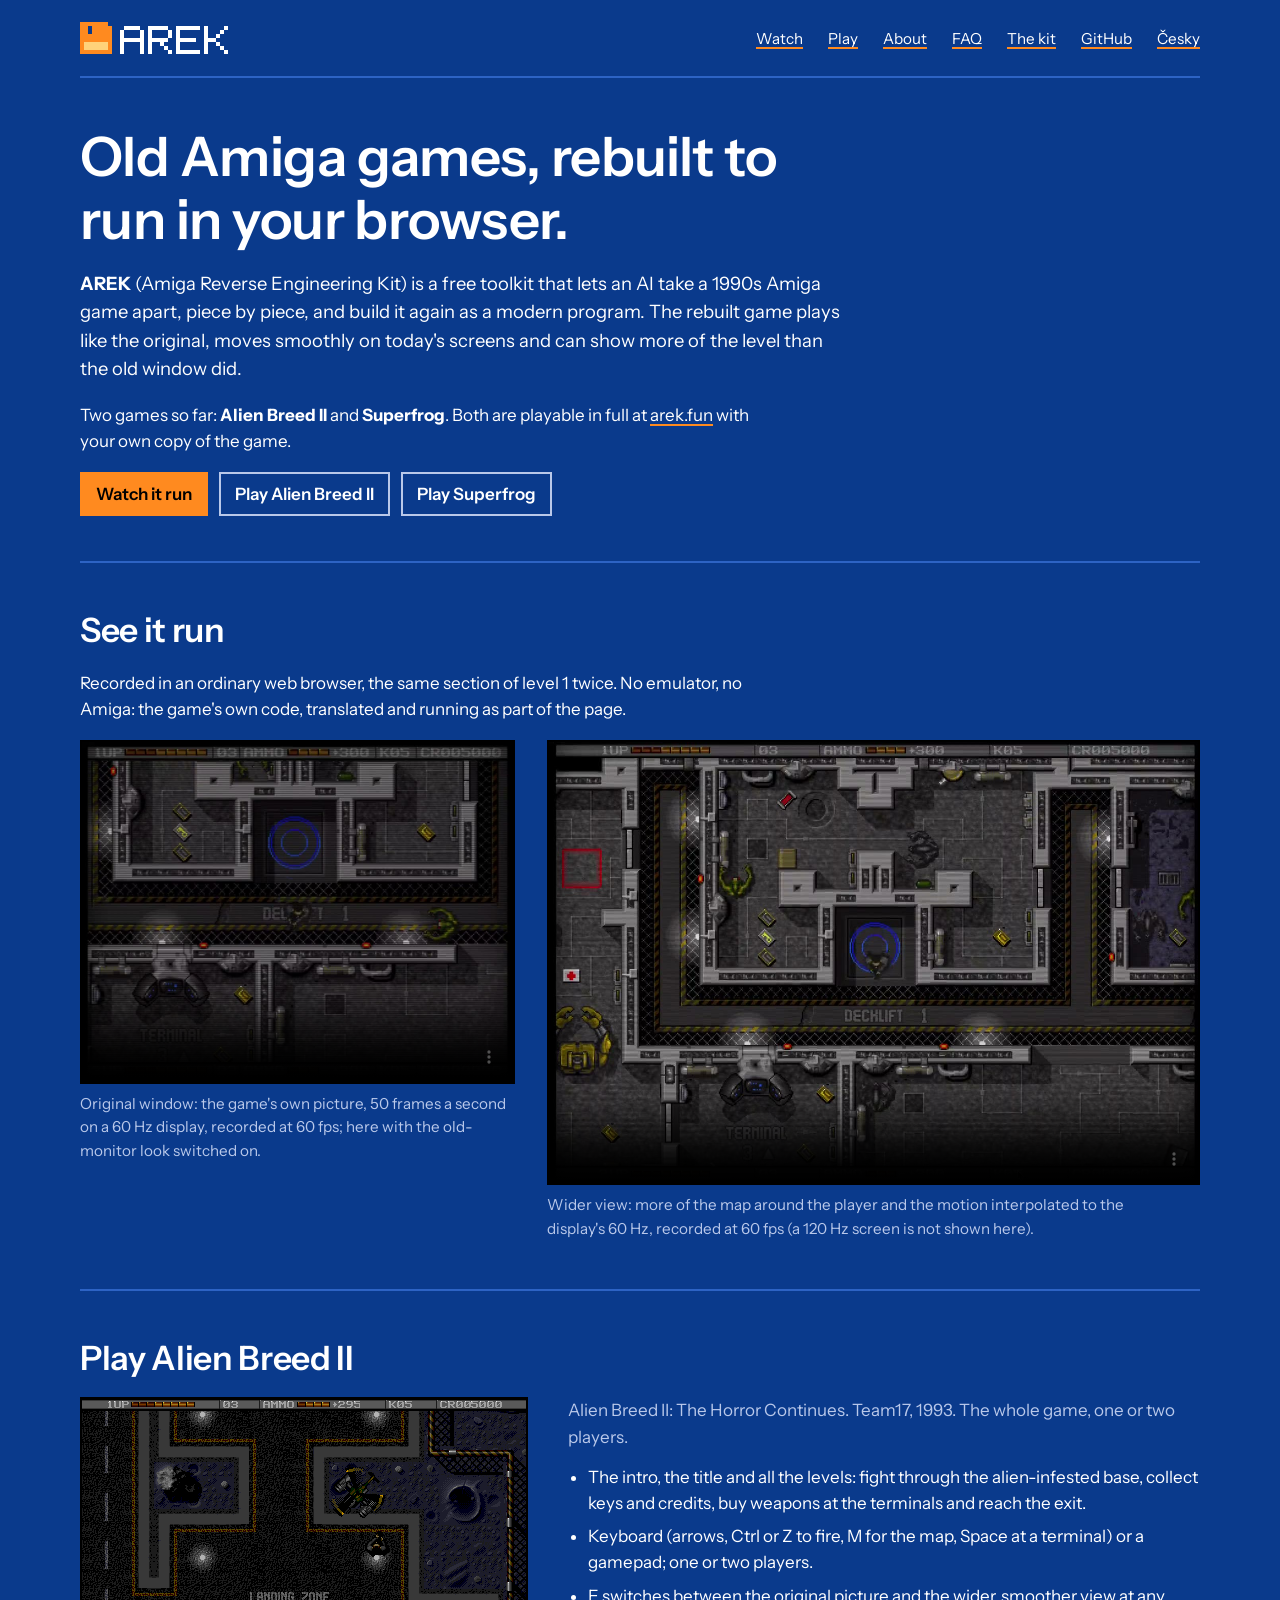
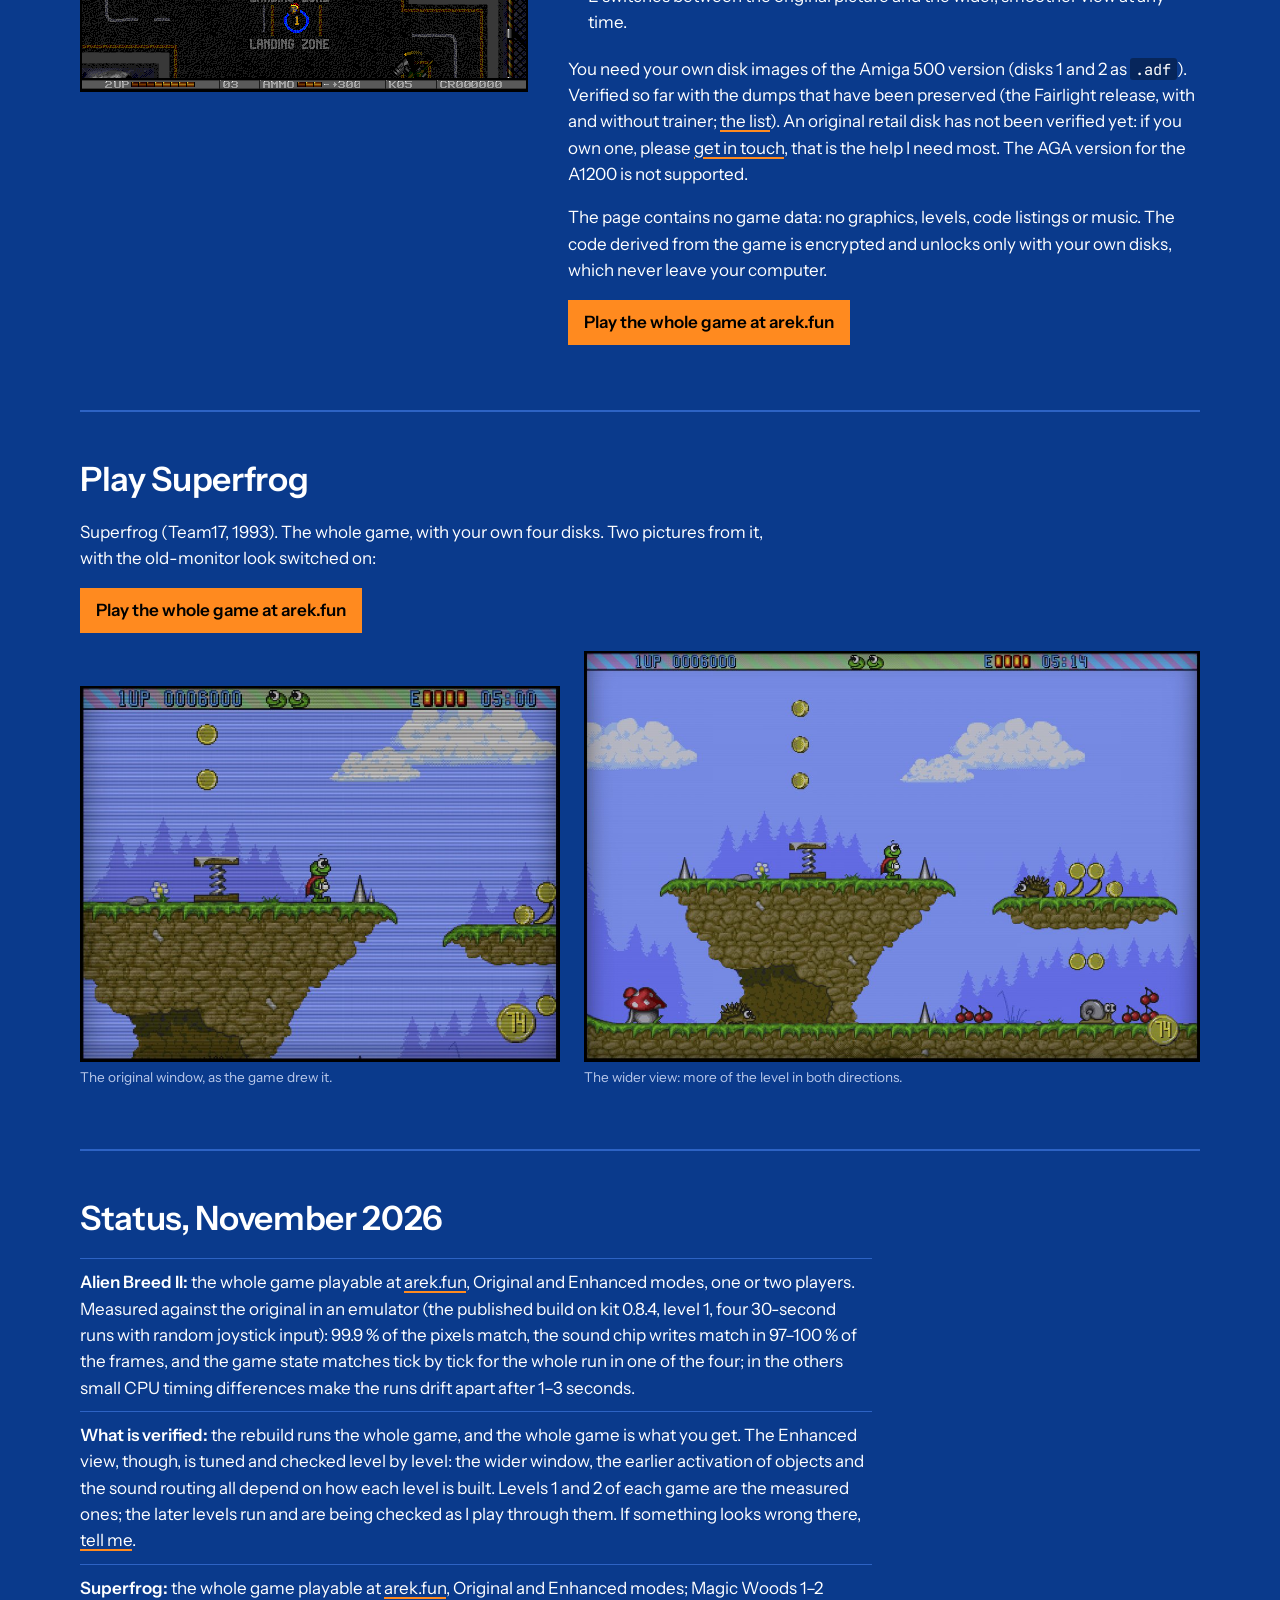
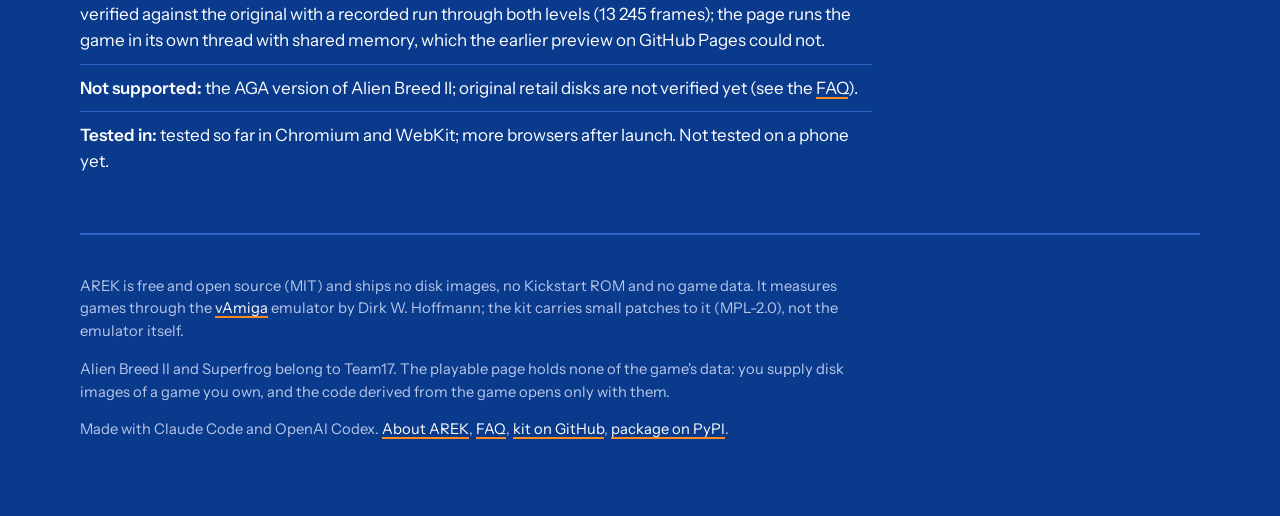
==== commit 053c1663: "site: the whole games at arek.fun; the two-level previews on arek-play retired The front page, the F" ====
--- a/docs/index.html
+++ b/docs/index.html
@@ -4,14 +4,14 @@
 <meta charset="utf-8">
 <meta name="viewport" content="width=device-width, initial-scale=1">
 <title>AREK: old Amiga games, rebuilt for the browser</title>
-<meta name="description" content="AREK lets an AI take an old Amiga game apart and rebuild it to run natively in the browser. First game: Alien Breed II, two levels with your own disks.">
+<meta name="description" content="AREK lets an AI take an old Amiga game apart and rebuild it to run natively in the browser. Alien Breed II and Superfrog, the whole games, with your own disks at arek.fun.">
 <link rel="canonical" href="https://smikes75.github.io/amiga-re-kit/index.html">
 <link rel="alternate" hreflang="en" href="https://smikes75.github.io/amiga-re-kit/index.html">
 <link rel="alternate" hreflang="cs" href="https://smikes75.github.io/amiga-re-kit/index.cs.html">
 <meta property="og:type" content="website">
 <meta property="og:site_name" content="AREK">
 <meta property="og:title" content="AREK: old Amiga games, rebuilt for the browser">
-<meta property="og:description" content="Alien Breed II rebuilt to run natively in your browser: faithful, smooth on today's screens, with a wider view. Two levels, your own disks.">
+<meta property="og:description" content="Alien Breed II rebuilt to run natively in your browser: faithful, smooth on today's screens, with a wider view. The whole game, your own disks.">
 <meta property="og:url" content="https://smikes75.github.io/amiga-re-kit/index.html">
 <meta property="og:image" content="https://smikes75.github.io/amiga-re-kit/img/og.png">
 <meta property="og:image:width" content="1200">
@@ -20,7 +20,7 @@
 <meta property="og:locale" content="en_US">
 <meta name="twitter:card" content="summary_large_image">
 <meta name="twitter:title" content="AREK: old Amiga games, rebuilt for the browser">
-<meta name="twitter:description" content="Alien Breed II rebuilt to run natively in your browser: faithful, smooth on today's screens, with a wider view. Two levels, your own disks.">
+<meta name="twitter:description" content="Alien Breed II rebuilt to run natively in your browser: faithful, smooth on today's screens, with a wider view. The whole game, your own disks.">
 <meta name="twitter:image" content="https://smikes75.github.io/amiga-re-kit/img/og.png">
 <link rel="icon" href="img/favicon.svg" type="image/svg+xml">
 <link rel="icon" href="img/favicon-32.png" sizes="32x32" type="image/png">
@@ -168,7 +168,7 @@
   <div class="hero">
     <h1>Old Amiga games, rebuilt to run in your browser.</h1>
     <p class="lede"><strong>AREK</strong> (Amiga Reverse Engineering Kit) is a free toolkit that lets an AI take a 1990s Amiga game apart, piece by piece, and build it again as a modern program. The rebuilt game plays like the original, moves smoothly on today's screens and can show more of the level than the old window did.</p>
-    <p>Two games so far: <strong>Alien Breed II</strong> and <strong>Superfrog</strong>. Their first two levels are playable here with your own copy of the game.</p>
+    <p>Two games so far: <strong>Alien Breed II</strong> and <strong>Superfrog</strong>. Both are playable in full at <a href="https://arek.fun/">arek.fun</a> with your own copy of the game.</p>
     <p><a class="btn" href="#watch">Watch it run</a> <a class="btn quiet" href="#play">Play Alien Breed II</a> <a class="btn quiet" href="#next">Play Superfrog</a></p>
   </div>
 
@@ -192,23 +192,23 @@
     <div class="game">
       <figure class="shot"><img src="img/alienbreed2-enhanced.png" width="448" height="293" alt="Alien Breed II in the rebuild: the landing zone of level 1 in the wider view"></figure>
       <div>
-        <p class="meta">Alien Breed II: The Horror Continues. Team17, 1993. A demo that ends after the second level.</p>
+        <p class="meta">Alien Breed II: The Horror Continues. Team17, 1993. The whole game, one or two players.</p>
         <ul>
-          <li>The intro, the title and the first two levels: fight through the alien-infested base, collect keys and credits, buy weapons at the terminals and reach the exit.</li>
+          <li>The intro, the title and all the levels: fight through the alien-infested base, collect keys and credits, buy weapons at the terminals and reach the exit.</li>
           <li>Keyboard (arrows, Ctrl or Z to fire, M for the map, Space at a terminal) or a gamepad; one or two players.</li>
           <li>E switches between the original picture and the wider, smoother view at any time.</li>
         </ul>
         <p>You need your own disk images of the Amiga 500 version (disks 1 and 2 as <code>.adf</code>). Verified so far with the dumps that have been preserved (the Fairlight release, with and without trainer; <a href="faq.html#disks">the list</a>). An original retail disk has not been verified yet: if you own one, please <a href="about.html#feedback">get in touch</a>, that is the help I need most. The AGA version for the A1200 is not supported.</p>
         <p>The page contains no game data: no graphics, levels, code listings or music. The code derived from the game is encrypted and unlocks only with your own disks, which never leave your computer.</p>
-        <p><a class="btn" href="https://smikes75.github.io/arek-play/alienbreed2/">Play the first two levels</a></p>
+        <p><a class="btn" href="https://arek.fun/alienbreed2/">Play the whole game at arek.fun</a></p>
       </div>
     </div>
   </section>
 
   <section id="next">
     <h2>Play Superfrog</h2>
-    <p>Superfrog (Team17, 1993). The first two levels of Magic Woods are playable with your own disk 1; the demo ends when the game reaches level 3. Two pictures from it, with the old-monitor look switched on:</p>
-    <p><a class="btn" href="https://smikes75.github.io/arek-play/superfrog/">Play the first two levels</a></p>
+    <p>Superfrog (Team17, 1993). The whole game, with your own four disks. Two pictures from it, with the old-monitor look switched on:</p>
+    <p><a class="btn" href="https://arek.fun/superfrog/">Play the whole game at arek.fun</a></p>
     <div class="pair">
       <figure class="shot"><img src="img/superfrog-original.jpg" width="840" height="658" alt="Superfrog in the rebuild, original window: the frog on a grassy ledge with coins above" loading="lazy"><figcaption>The original window, as the game drew it.</figcaption></figure>
       <figure class="shot"><img src="img/superfrog-wider.jpg" width="1080" height="719" alt="Superfrog in the rebuild, wider view: floating islands, coins, a hedgehog and a snail" loading="lazy"><figcaption>The wider view: more of the level in both directions.</figcaption></figure>
@@ -216,11 +216,11 @@
   </section>
 
   <section id="status">
-    <h2>Status, October 2026</h2>
+    <h2>Status, November 2026</h2>
     <ul class="status">
-      <li><strong>Alien Breed II:</strong> intro, title and levels 1–2 playable, Original and Enhanced modes, one or two players. Measured against the original in an emulator (the published build on kit 0.8.4, level 1, four 30-second runs with random joystick input): 99.9 % of the pixels match, the sound chip writes match in 97–100 % of the frames, and the game state matches tick by tick for the whole run in one of the four; in the others small CPU timing differences make the runs drift apart after 1–3 seconds.</li>
-      <li><strong>Why only two levels:</strong> the rebuild runs the whole game. The Enhanced view, though, is tuned and checked level by level: the wider window, the earlier activation of objects and the sound routing all depend on how each level is built, and levels 1 and 2 are the ones that are done. The later levels run, but I have not played them through myself yet and would rather not show them until they are finished.</li>
-      <li><strong>Superfrog:</strong> Magic Woods 1–2 playable, Original and Enhanced modes; verified against the original with a recorded run through both levels (13 245 frames); the page runs without shared memory, so a stalled browser may skip a drawing pass (0.1–0.2 % measured).</li>
+      <li><strong>Alien Breed II:</strong> the whole game playable at <a href="https://arek.fun/alienbreed2/">arek.fun</a>, Original and Enhanced modes, one or two players. Measured against the original in an emulator (the published build on kit 0.8.4, level 1, four 30-second runs with random joystick input): 99.9 % of the pixels match, the sound chip writes match in 97–100 % of the frames, and the game state matches tick by tick for the whole run in one of the four; in the others small CPU timing differences make the runs drift apart after 1–3 seconds.</li>
+      <li><strong>What is verified:</strong> the rebuild runs the whole game, and the whole game is what you get. The Enhanced view, though, is tuned and checked level by level: the wider window, the earlier activation of objects and the sound routing all depend on how each level is built. Levels 1 and 2 of each game are the measured ones; the later levels run and are being checked as I play through them. If something looks wrong there, <a href="about.html#feedback">tell me</a>.</li>
+      <li><strong>Superfrog:</strong> the whole game playable at <a href="https://arek.fun/superfrog/">arek.fun</a>, Original and Enhanced modes; Magic Woods 1–2 verified against the original with a recorded run through both levels (13 245 frames); the page runs the game in its own thread with shared memory, which the earlier preview on GitHub Pages could not.</li>
       <li><strong>Not supported:</strong> the AGA version of Alien Breed II; original retail disks are not verified yet (see the <a href="faq.html#disks">FAQ</a>).</li>
       <li><strong>Tested in:</strong> tested so far in Chromium and WebKit; more browsers after launch. Not tested on a phone yet.</li>
     </ul>
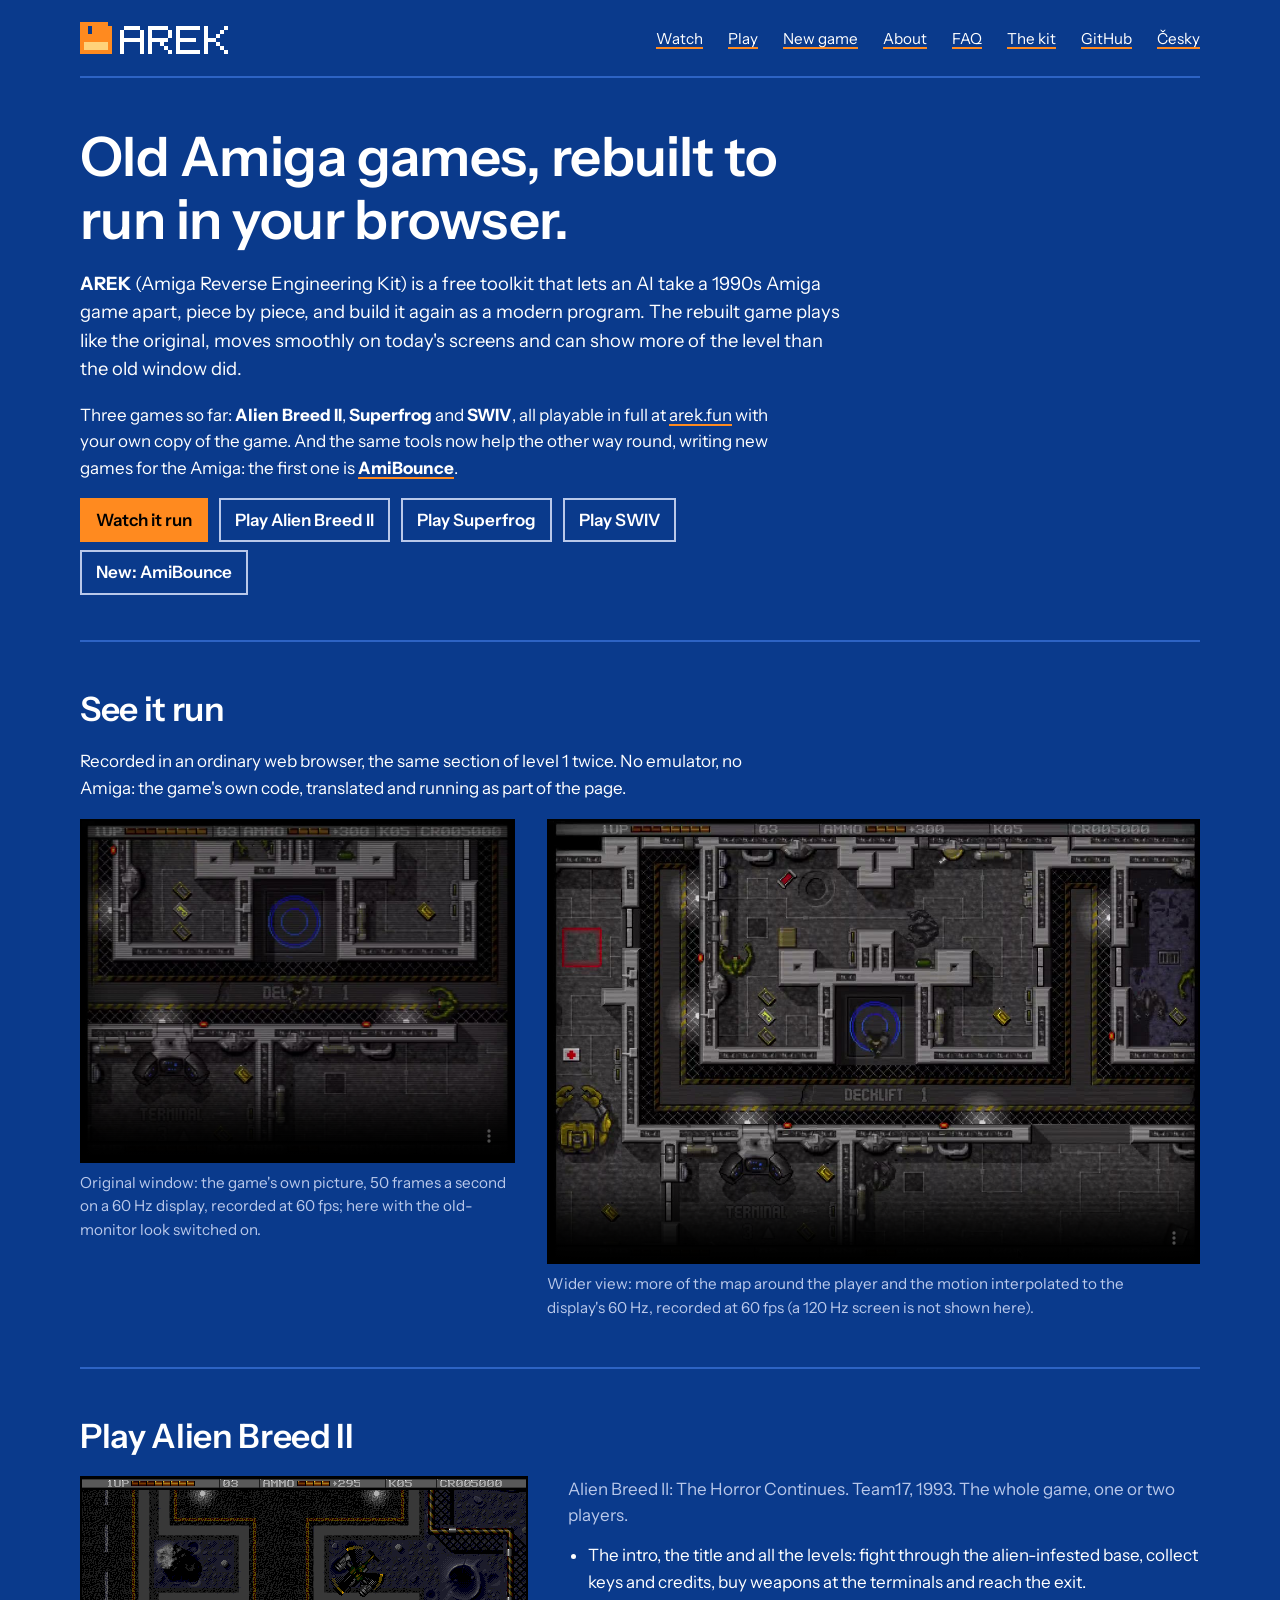
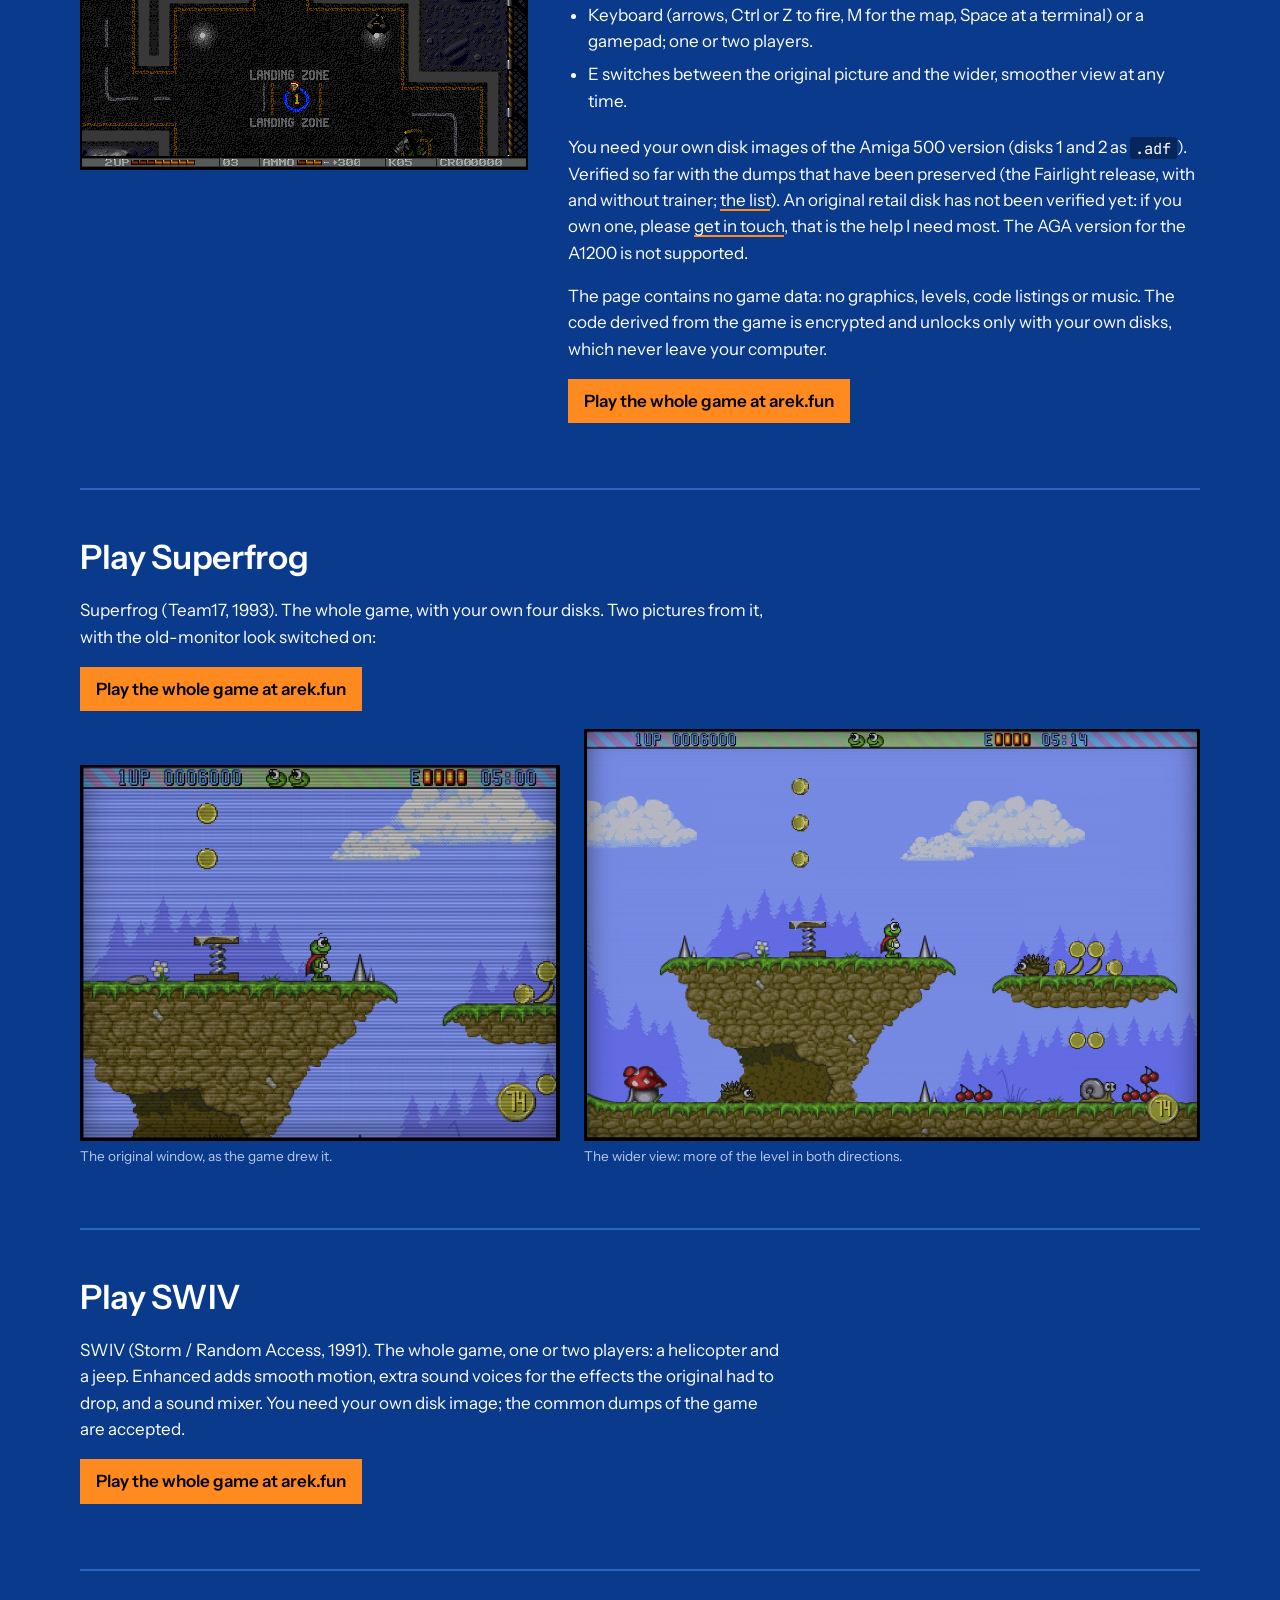
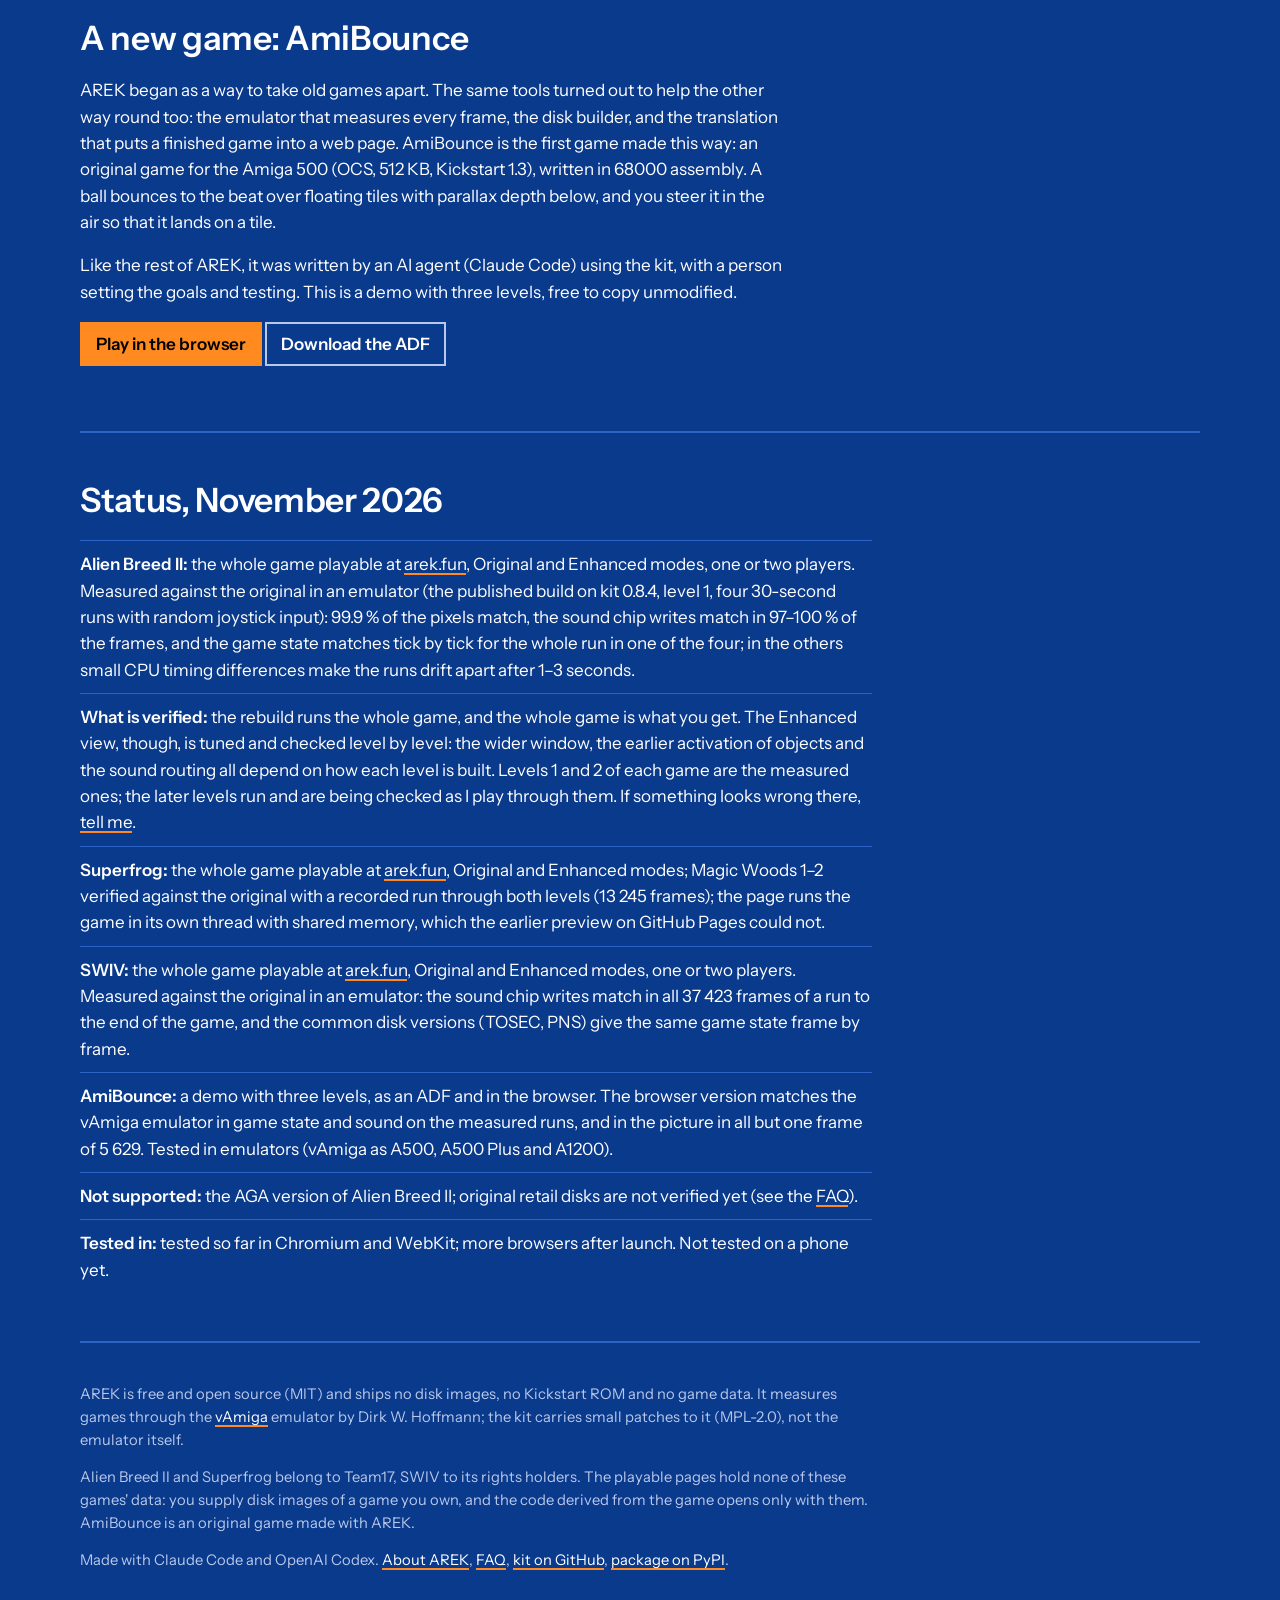
==== commit c64061fb: "Site: SWIV and AmiBounce - three rebuilt games, and the tools now help writing new Amiga games too O" ====
--- a/docs/index.html
+++ b/docs/index.html
@@ -157,6 +157,7 @@
     <nav>
       <a href="#watch">Watch</a>
       <a href="#play">Play</a>
+      <a href="#new">New game</a>
       <a href="about.html">About</a>
       <a href="faq.html">FAQ</a>
       <a href="kit.html">The kit</a>
@@ -168,8 +169,8 @@
   <div class="hero">
     <h1>Old Amiga games, rebuilt to run in your browser.</h1>
     <p class="lede"><strong>AREK</strong> (Amiga Reverse Engineering Kit) is a free toolkit that lets an AI take a 1990s Amiga game apart, piece by piece, and build it again as a modern program. The rebuilt game plays like the original, moves smoothly on today's screens and can show more of the level than the old window did.</p>
-    <p>Two games so far: <strong>Alien Breed II</strong> and <strong>Superfrog</strong>. Both are playable in full at <a href="https://arek.fun/">arek.fun</a> with your own copy of the game.</p>
-    <p><a class="btn" href="#watch">Watch it run</a> <a class="btn quiet" href="#play">Play Alien Breed II</a> <a class="btn quiet" href="#next">Play Superfrog</a></p>
+    <p>Three games so far: <strong>Alien Breed II</strong>, <strong>Superfrog</strong> and <strong>SWIV</strong>, all playable in full at <a href="https://arek.fun/">arek.fun</a> with your own copy of the game. And the same tools now help the other way round, writing new games for the Amiga: the first one is <a href="#new"><strong>AmiBounce</strong></a>.</p>
+    <p><a class="btn" href="#watch">Watch it run</a> <a class="btn quiet" href="#play">Play Alien Breed II</a> <a class="btn quiet" href="#next">Play Superfrog</a> <a class="btn quiet" href="#swiv">Play SWIV</a> <a class="btn quiet" href="#new">New: AmiBounce</a></p>
   </div>
 
   <section id="watch">
@@ -215,12 +216,27 @@
     </div>
   </section>
 
+  <section id="swiv">
+    <h2>Play SWIV</h2>
+    <p>SWIV (Storm / Random Access, 1991). The whole game, one or two players: a helicopter and a jeep. Enhanced adds smooth motion, extra sound voices for the effects the original had to drop, and a sound mixer. You need your own disk image; the common dumps of the game are accepted.</p>
+    <p><a class="btn" href="https://arek.fun/swiv/">Play the whole game at arek.fun</a></p>
+  </section>
+
+  <section id="new">
+    <h2>A new game: AmiBounce</h2>
+    <p>AREK began as a way to take old games apart. The same tools turned out to help the other way round too: the emulator that measures every frame, the disk builder, and the translation that puts a finished game into a web page. AmiBounce is the first game made this way: an original game for the Amiga 500 (OCS, 512 KB, Kickstart 1.3), written in 68000 assembly. A ball bounces to the beat over floating tiles with parallax depth below, and you steer it in the air so that it lands on a tile.</p>
+    <p>Like the rest of AREK, it was written by an AI agent (Claude Code) using the kit, with a person setting the goals and testing. This is a demo with three levels, free to copy unmodified.</p>
+    <p><a class="btn" href="https://arek.fun/amibounce/">Play in the browser</a> <a class="btn quiet" href="https://arek.fun/amibounce/download/AmiBounce-demo.adf">Download the ADF</a></p>
+  </section>
+
   <section id="status">
     <h2>Status, November 2026</h2>
     <ul class="status">
       <li><strong>Alien Breed II:</strong> the whole game playable at <a href="https://arek.fun/alienbreed2/">arek.fun</a>, Original and Enhanced modes, one or two players. Measured against the original in an emulator (the published build on kit 0.8.4, level 1, four 30-second runs with random joystick input): 99.9 % of the pixels match, the sound chip writes match in 97–100 % of the frames, and the game state matches tick by tick for the whole run in one of the four; in the others small CPU timing differences make the runs drift apart after 1–3 seconds.</li>
       <li><strong>What is verified:</strong> the rebuild runs the whole game, and the whole game is what you get. The Enhanced view, though, is tuned and checked level by level: the wider window, the earlier activation of objects and the sound routing all depend on how each level is built. Levels 1 and 2 of each game are the measured ones; the later levels run and are being checked as I play through them. If something looks wrong there, <a href="about.html#feedback">tell me</a>.</li>
       <li><strong>Superfrog:</strong> the whole game playable at <a href="https://arek.fun/superfrog/">arek.fun</a>, Original and Enhanced modes; Magic Woods 1–2 verified against the original with a recorded run through both levels (13 245 frames); the page runs the game in its own thread with shared memory, which the earlier preview on GitHub Pages could not.</li>
+      <li><strong>SWIV:</strong> the whole game playable at <a href="https://arek.fun/swiv/">arek.fun</a>, Original and Enhanced modes, one or two players. Measured against the original in an emulator: the sound chip writes match in all 37 423 frames of a run to the end of the game, and the common disk versions (TOSEC, PNS) give the same game state frame by frame.</li>
+      <li><strong>AmiBounce:</strong> a demo with three levels, as an ADF and in the browser. The browser version matches the vAmiga emulator in game state and sound on the measured runs, and in the picture in all but one frame of 5 629. Tested in emulators (vAmiga as A500, A500 Plus and A1200).</li>
       <li><strong>Not supported:</strong> the AGA version of Alien Breed II; original retail disks are not verified yet (see the <a href="faq.html#disks">FAQ</a>).</li>
       <li><strong>Tested in:</strong> tested so far in Chromium and WebKit; more browsers after launch. Not tested on a phone yet.</li>
     </ul>
@@ -228,7 +244,7 @@
 
   <footer>
     <p>AREK is free and open source (MIT) and ships no disk images, no Kickstart ROM and no game data. It measures games through the <a href="https://github.com/dirkwhoffmann/vAmiga">vAmiga</a> emulator by Dirk W. Hoffmann; the kit carries small patches to it (MPL-2.0), not the emulator itself.</p>
-    <p>Alien Breed II and Superfrog belong to Team17. The playable page holds none of the game's data: you supply disk images of a game you own, and the code derived from the game opens only with them.</p>
+    <p>Alien Breed II and Superfrog belong to Team17, SWIV to its rights holders. The playable pages hold none of these games' data: you supply disk images of a game you own, and the code derived from the game opens only with them. AmiBounce is an original game made with AREK.</p>
     <p>Made with Claude Code and OpenAI Codex. <a href="about.html">About AREK</a>, <a href="faq.html">FAQ</a>, <a href="https://github.com/smikes75/amiga-re-kit">kit on GitHub</a>, <a href="https://pypi.org/project/amiga-re-kit/">package on PyPI</a>.</p>
   </footer>
 </div>
